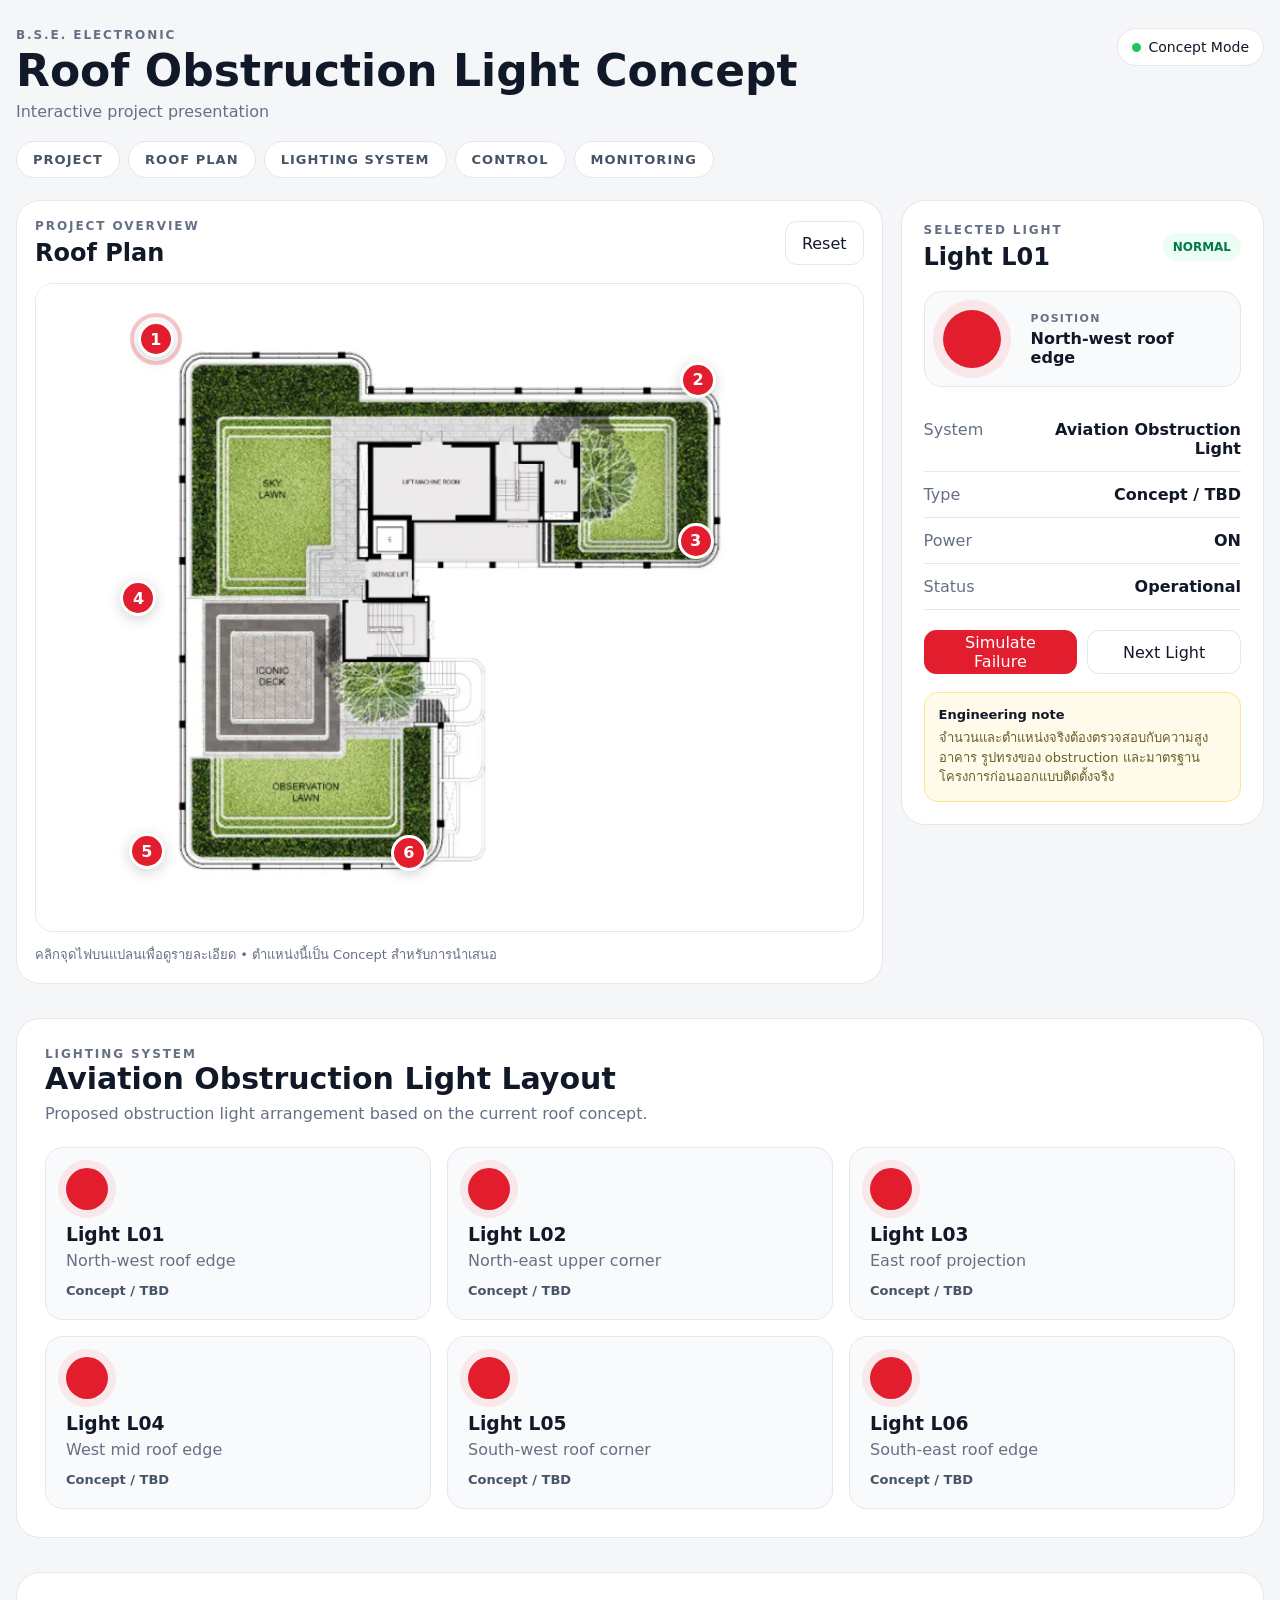
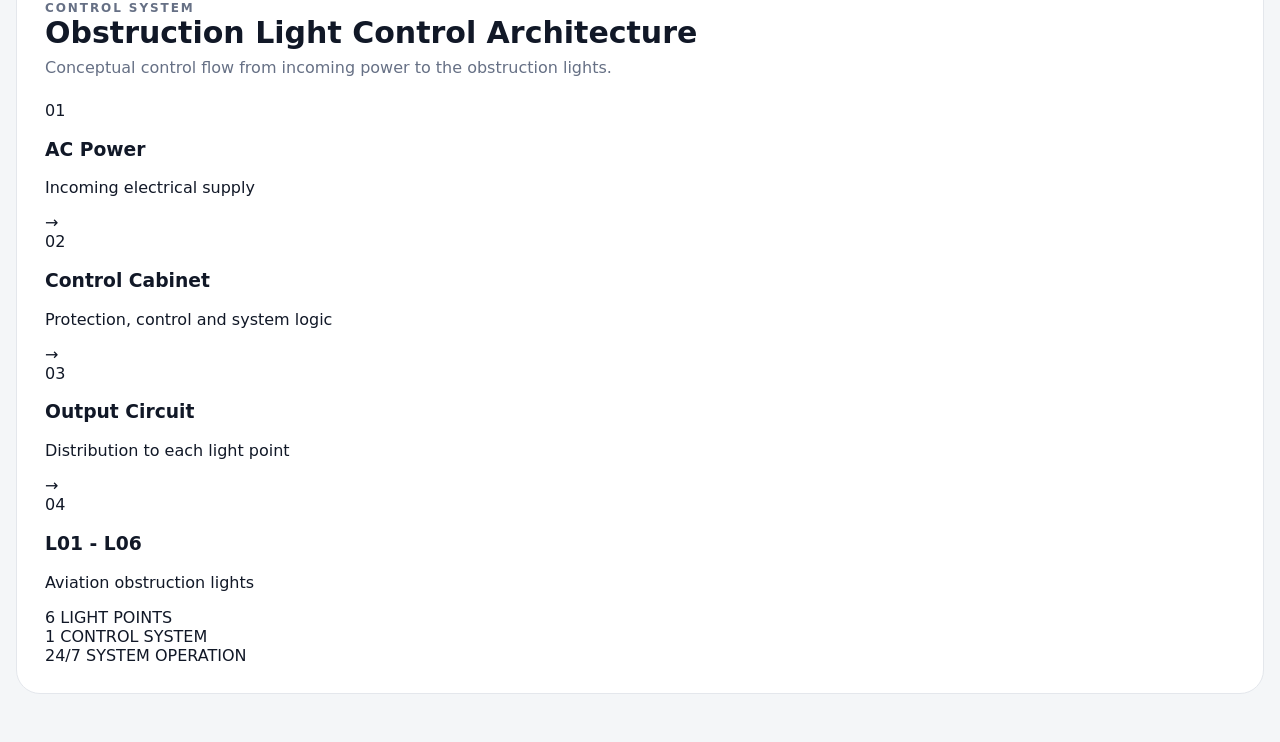
==== index.html @ 3f049a6d "Update index.html" ====
<!doctype html>
<html lang="th">
<head>
  <meta charset="utf-8" />
  <meta name="viewport" content="width=device-width, initial-scale=1" />

  <title>BSE Roof Obstruction Light Concept</title>

  <link rel="stylesheet" href="style.css" />
</head>

<body>

  <main class="app-shell">

    <!-- HEADER -->
    <header class="topbar">

      <div>
        <p class="eyebrow">B.S.E. ELECTRONIC</p>

        <h1>
          Roof Obstruction Light Concept
        </h1>

        <p class="subtitle">
          Interactive project presentation
        </p>
      </div>

      <div class="status-pill">
        <span class="status-dot"></span>
        Concept Mode
      </div>

    </header>


    <!-- NAVIGATION -->
    <nav class="main-nav">

      <a href="#project">PROJECT</a>

      <a href="#roof-plan">
        ROOF PLAN
      </a>

      <a href="#lighting">
        LIGHTING SYSTEM
      </a>

      <a href="#control">
        CONTROL
      </a>

      <a href="#monitoring">
        MONITORING
      </a>

    </nav>


    <!-- ================================= -->
    <!-- ROOF PLAN -->
    <!-- ================================= -->

    <section id="roof-plan" class="layout">


      <!-- LEFT : ROOF PLAN -->

      <section class="plan-panel">

        <div class="panel-heading">

          <div>
            <p class="eyebrow">
              PROJECT OVERVIEW
            </p>

            <h2>
              Roof Plan
            </h2>
          </div>


          <button
            id="resetBtn"
            class="ghost-btn"
            type="button"
          >
            Reset
          </button>

        </div>


        <div
          class="roof-stage"
          id="roofStage"
        >

          <img
            src="assets/roof-plan.png"
            alt="Roof plan with proposed obstruction light positions"
          />


          <!-- LIGHT 01 -->
          <button
            class="hotspot active"
            style="left:14.5%; top:8.5%;"
            data-light="L01"
            aria-label="Light L01"
          >
            1
          </button>


          <!-- LIGHT 02 -->
          <button
            class="hotspot"
            style="left:80.1%; top:14.8%;"
            data-light="L02"
            aria-label="Light L02"
          >
            2
          </button>


          <!-- LIGHT 03 -->
          <button
            class="hotspot"
            style="left:79.8%; top:39.7%;"
            data-light="L03"
            aria-label="Light L03"
          >
            3
          </button>


          <!-- LIGHT 04 -->
          <button
            class="hotspot"
            style="left:12.4%; top:48.6%;"
            data-light="L04"
            aria-label="Light L04"
          >
            4
          </button>


          <!-- LIGHT 05 -->
          <button
            class="hotspot"
            style="left:13.4%; top:87.7%;"
            data-light="L05"
            aria-label="Light L05"
          >
            5
          </button>


          <!-- LIGHT 06 -->
          <button
            class="hotspot"
            style="left:45.1%; top:87.9%;"
            data-light="L06"
            aria-label="Light L06"
          >
            6
          </button>

        </div>


        <div class="hint">
          คลิกจุดไฟบนแปลนเพื่อดูรายละเอียด
          • ตำแหน่งนี้เป็น Concept สำหรับการนำเสนอ
        </div>

      </section>



      <!-- RIGHT : SELECTED LIGHT -->

      <aside class="detail-panel">


        <div class="detail-top">

          <div>

            <p class="eyebrow">
              SELECTED LIGHT
            </p>

            <h2 id="lightName">
              Light L01
            </h2>

          </div>


          <span
            id="lightStatus"
            class="normal-badge"
          >
            NORMAL
          </span>

        </div>



        <div class="light-visual">

          <div
            class="beacon"
            id="beacon"
          >
          </div>


          <div>

            <p class="small-label">
              POSITION
            </p>

            <strong id="positionText">
              North-west roof edge
            </strong>

          </div>

        </div>



        <dl class="spec-list">

          <div>

            <dt>
              System
            </dt>

            <dd>
              Aviation Obstruction Light
            </dd>

          </div>


          <div>

            <dt>
              Type
            </dt>

            <dd id="typeText">
              Concept / TBD
            </dd>

          </div>


          <div>

            <dt>
              Power
            </dt>

            <dd id="powerText">
              ON
            </dd>

          </div>


          <div>

            <dt>
              Status
            </dt>

            <dd id="statusText">
              Operational
            </dd>

          </div>

        </dl>



        <div class="actions">

          <button
            id="toggleBtn"
            class="primary-btn"
            type="button"
          >
            Simulate Failure
          </button>


          <button
            id="nextBtn"
            class="secondary-btn"
            type="button"
          >
            Next Light
          </button>

        </div>



        <div class="note-box">

          <strong>
            Engineering note
          </strong>

          <p>
            จำนวนและตำแหน่งจริงต้องตรวจสอบกับความสูงอาคาร
            รูปทรงของ obstruction
            และมาตรฐานโครงการก่อนออกแบบติดตั้งจริง
          </p>

        </div>


      </aside>

    </section>



    <!-- ================================= -->
    <!-- LIGHTING SYSTEM -->
    <!-- ================================= -->

    <section
      id="lighting"
      class="content-section"
    >


      <div class="section-header">

        <p class="eyebrow">
          LIGHTING SYSTEM
        </p>

        <h2>
          Aviation Obstruction Light Layout
        </h2>

        <p>
          Proposed obstruction light arrangement
          based on the current roof concept.
        </p>

      </div>



      <div class="lighting-grid">


        <!-- L01 -->

        <div class="lighting-card">

          <div class="light-icon red"></div>

          <h3>
            Light L01
          </h3>

          <p>
            North-west roof edge
          </p>

          <span>
            Concept / TBD
          </span>

        </div>



        <!-- L02 -->

        <div class="lighting-card">

          <div class="light-icon red"></div>

          <h3>
            Light L02
          </h3>

          <p>
            North-east upper corner
          </p>

          <span>
            Concept / TBD
          </span>

        </div>



        <!-- L03 -->

        <div class="lighting-card">

          <div class="light-icon red"></div>

          <h3>
            Light L03
          </h3>

          <p>
            East roof projection
          </p>

          <span>
            Concept / TBD
          </span>

        </div>



        <!-- L04 -->

        <div class="lighting-card">

          <div class="light-icon red"></div>

          <h3>
            Light L04
          </h3>

          <p>
            West mid roof edge
          </p>

          <span>
            Concept / TBD
          </span>

        </div>



        <!-- L05 -->

        <div class="lighting-card">

          <div class="light-icon red"></div>

          <h3>
            Light L05
          </h3>

          <p>
            South-west roof corner
          </p>

          <span>
            Concept / TBD
          </span>

        </div>



        <!-- L06 -->

        <div class="lighting-card">

          <div class="light-icon red"></div>

          <h3>
            Light L06
          </h3>

          <p>
            South-east roof edge
          </p>

          <span>
            Concept / TBD
          </span>

        </div>


      </div>

    </section>
<!-- ================================= -->
<!-- CONTROL SYSTEM -->
<!-- ================================= -->

<section id="control" class="content-section">

  <div class="section-header">
    <p class="eyebrow">CONTROL SYSTEM</p>
    <h2>Obstruction Light Control Architecture</h2>
    <p>
      Conceptual control flow from incoming power to the obstruction lights.
    </p>
  </div>

  <div class="control-flow">

    <div class="control-node">
      <span class="node-label">01</span>
      <h3>AC Power</h3>
      <p>Incoming electrical supply</p>
    </div>

    <div class="flow-arrow">→</div>

    <div class="control-node highlight">
      <span class="node-label">02</span>
      <h3>Control Cabinet</h3>
      <p>Protection, control and system logic</p>
    </div>

    <div class="flow-arrow">→</div>

    <div class="control-node">
      <span class="node-label">03</span>
      <h3>Output Circuit</h3>
      <p>Distribution to each light point</p>
    </div>

    <div class="flow-arrow">→</div>

    <div class="control-node">
      <span class="node-label">04</span>
      <h3>L01 - L06</h3>
      <p>Aviation obstruction lights</p>
    </div>

  </div>


  <div class="control-summary">

    <div>
      <span class="summary-number">6</span>
      <span class="summary-text">LIGHT POINTS</span>
    </div>

    <div>
      <span class="summary-number">1</span>
      <span class="summary-text">CONTROL SYSTEM</span>
    </div>

    <div>
      <span class="summary-number">24/7</span>
      <span class="summary-text">SYSTEM OPERATION</span>
    </div>

  </div>

</section>

  </main>


  <script src="script.js"></script>

</body>
</html>
---- style.css ----
* { box-sizing: border-box; }

:root {
  --bg: #f4f6f8;
  --panel: #ffffff;
  --text: #111827;
  --muted: #667085;
  --line: #e4e7ec;
  --red: #e11d2e;
  --red-soft: #fff1f2;
  --dark: #111827;
}

body {
  margin: 0;
  font-family: Inter, ui-sans-serif, system-ui, -apple-system, BlinkMacSystemFont, "Segoe UI", sans-serif;
  background: var(--bg);
  color: var(--text);
}

button { font: inherit; }

.app-shell {
  width: min(1440px, calc(100% - 32px));
  margin: 0 auto;
  padding: 28px 0 48px;
}

.topbar {
  display: flex;
  justify-content: space-between;
  align-items: flex-start;
  gap: 20px;
  margin-bottom: 20px;
}

.eyebrow {
  margin: 0 0 6px;
  font-size: 12px;
  font-weight: 800;
  letter-spacing: .16em;
  color: var(--muted);
}

h1, h2 { margin: 0; }

h1 {
  font-size: clamp(26px, 4vw, 44px);
  line-height: 1.05;
}

.subtitle {
  margin: 8px 0 0;
  color: var(--muted);
}

.status-pill {
  display: inline-flex;
  align-items: center;
  gap: 8px;
  padding: 10px 14px;
  border: 1px solid var(--line);
  border-radius: 999px;
  background: var(--panel);
  font-size: 14px;
  white-space: nowrap;
}

.status-dot {
  width: 9px;
  height: 9px;
  background: #22c55e;
  border-radius: 50%;
}

.layout {
  display: grid;
  grid-template-columns: minmax(0, 1.55fr) minmax(320px, .65fr);
  gap: 18px;
}

.plan-panel,
.detail-panel {
  background: var(--panel);
  border: 1px solid var(--line);
  border-radius: 24px;
}

.plan-panel { padding: 18px; }
.detail-panel { padding: 22px; align-self: start; }

.panel-heading,
.detail-top {
  display: flex;
  align-items: center;
  justify-content: space-between;
  gap: 16px;
  margin-bottom: 16px;
}

.ghost-btn,
.secondary-btn,
.primary-btn {
  min-height: 44px;
  border-radius: 12px;
  border: 1px solid var(--line);
  padding: 0 16px;
  cursor: pointer;
}

.ghost-btn,
.secondary-btn {
  background: #fff;
  color: var(--dark);
}

.primary-btn {
  border-color: var(--red);
  background: var(--red);
  color: #fff;
}

.roof-stage {
  position: relative;
  overflow: hidden;
  border-radius: 18px;
  border: 1px solid var(--line);
  background: #fafafa;
}

.roof-stage img {
  display: block;
  width: 100%;
  height: auto;
}

.hotspot {
  position: absolute;
  width: 36px;
  height: 36px;
  transform: translate(-50%, -50%);
  border: 3px solid #fff;
  border-radius: 50%;
  background: var(--red);
  color: #fff;
  font-weight: 800;
  cursor: pointer;
  box-shadow: 0 3px 14px rgba(0,0,0,.18);
  transition: transform .18s ease, outline .18s ease;
}

.hotspot:hover {
  transform: translate(-50%, -50%) scale(1.08);
}

.hotspot.active {
  outline: 4px solid rgba(225,29,46,.25);
  outline-offset: 4px;
}

.hotspot.failed {
  background: #20242a;
}

.hint {
  margin-top: 12px;
  font-size: 13px;
  color: var(--muted);
}

.normal-badge {
  border-radius: 999px;
  padding: 7px 10px;
  background: #ecfdf3;
  color: #027a48;
  font-size: 12px;
  font-weight: 800;
}

.normal-badge.fault {
  background: #fff1f2;
  color: #b42318;
}

.light-visual {
  display: grid;
  grid-template-columns: 72px 1fr;
  gap: 16px;
  align-items: center;
  padding: 18px;
  margin: 20px 0;
  border-radius: 18px;
  background: #f9fafb;
  border: 1px solid var(--line);
}

.beacon {
  width: 58px;
  height: 58px;
  border-radius: 50%;
  background: var(--red);
  box-shadow: 0 0 0 10px rgba(225,29,46,.09);
}

.beacon.off {
  background: #2f343b;
  box-shadow: none;
}

.small-label {
  margin: 0 0 4px;
  color: var(--muted);
  font-size: 11px;
  font-weight: 800;
  letter-spacing: .12em;
}

.spec-list {
  margin: 0;
}

.spec-list div {
  display: grid;
  grid-template-columns: 110px 1fr;
  gap: 14px;
  padding: 13px 0;
  border-bottom: 1px solid var(--line);
}

.spec-list dt { color: var(--muted); }
.spec-list dd { margin: 0; font-weight: 650; text-align: right; }

.actions {
  display: grid;
  grid-template-columns: 1fr 1fr;
  gap: 10px;
  margin-top: 20px;
}

.note-box {
  margin-top: 18px;
  padding: 14px;
  border-radius: 14px;
  background: #fffbeb;
  border: 1px solid #fde68a;
  font-size: 13px;
}

.note-box p {
  margin: 6px 0 0;
  color: #6b5c26;
  line-height: 1.5;
}

@media (max-width: 900px) {
  .layout { grid-template-columns: 1fr; }
  .detail-panel { position: static; }
}

@media (max-width: 600px) {
  .app-shell { width: min(100% - 20px, 1440px); padding-top: 16px; }
  .topbar { flex-direction: column; }
  .plan-panel, .detail-panel { border-radius: 18px; }
  .hotspot { width: 30px; height: 30px; font-size: 12px; }
  .actions { grid-template-columns: 1fr; }
}

.main-nav {
  display: flex;
  gap: 8px;
  flex-wrap: wrap;
  margin: 18px 0 22px;
}

.main-nav a {
  text-decoration: none;
  color: #475467;
  font-size: 13px;
  font-weight: 800;
  letter-spacing: .08em;
  padding: 10px 16px;
  border-radius: 999px;
  border: 1px solid #e4e7ec;
  background: #fff;
  transition: .2s ease;
}

.main-nav a:hover {
  color: #e11d2e;
  border-color: #e11d2e;
}

html {
  scroll-behavior: smooth;
}

.content-section {
  margin-top: 34px;
  padding: 28px;
  background: #ffffff;
  border: 1px solid #e4e7ec;
  border-radius: 24px;
}

.section-header {
  margin-bottom: 24px;
}

.section-header h2 {
  font-size: 30px;
  margin-bottom: 8px;
}

.section-header p {
  color: #667085;
  margin: 0;
}

.lighting-grid {
  display: grid;
  grid-template-columns: repeat(3, 1fr);
  gap: 16px;
}

.lighting-card {
  padding: 20px;
  border: 1px solid #e4e7ec;
  border-radius: 18px;
  background: #f9fafb;
}

.lighting-card h3 {
  margin: 14px 0 6px;
}

.lighting-card p {
  margin: 0 0 10px;
  color: #667085;
}

.lighting-card span {
  font-size: 13px;
  font-weight: 700;
  color: #475467;
}

.light-icon {
  width: 42px;
  height: 42px;
  border-radius: 50%;
}

.light-icon.red {
  background: #e11d2e;
  box-shadow: 0 0 0 8px rgba(225, 29, 46, .08);
}

@media (max-width: 850px) {
  .lighting-grid {
    grid-template-columns: repeat(2, 1fr);
  }
}

@media (max-width: 520px) {
  .lighting-grid {
    grid-template-columns: 1fr;
  }
}
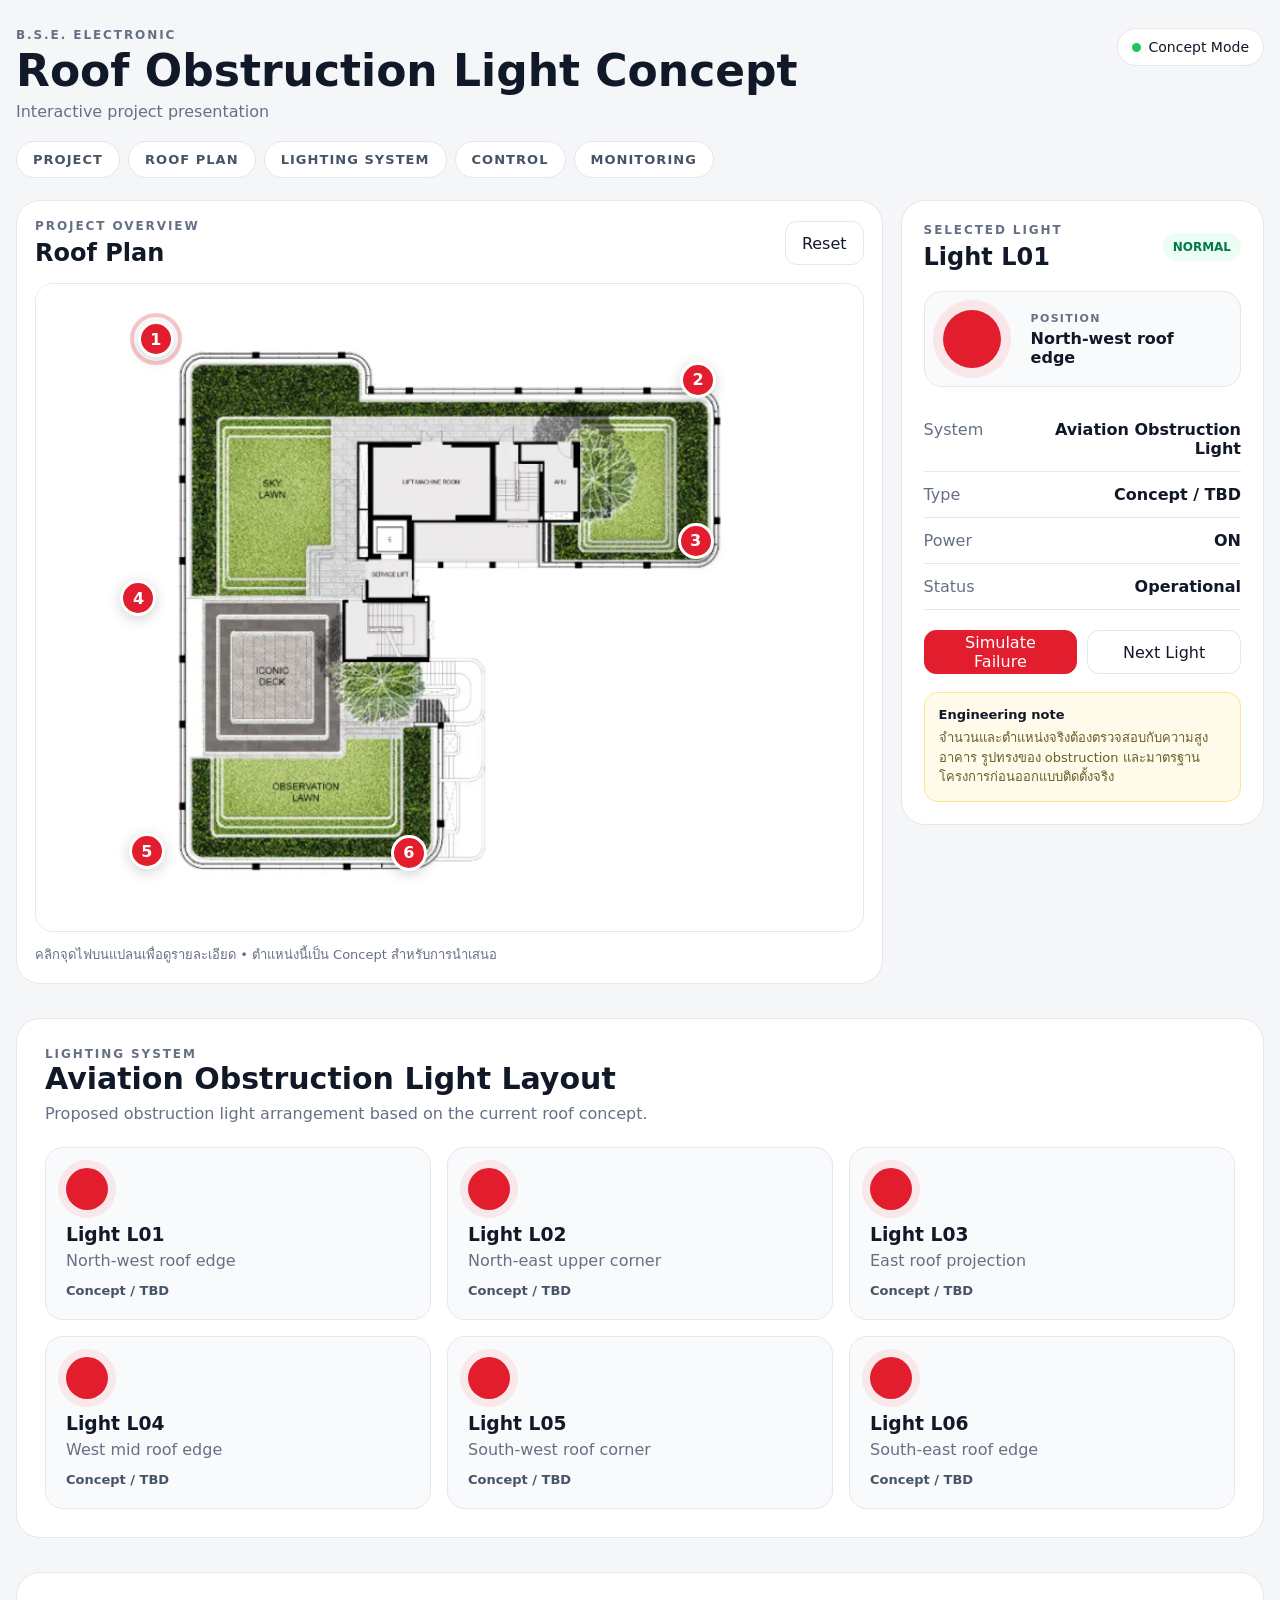
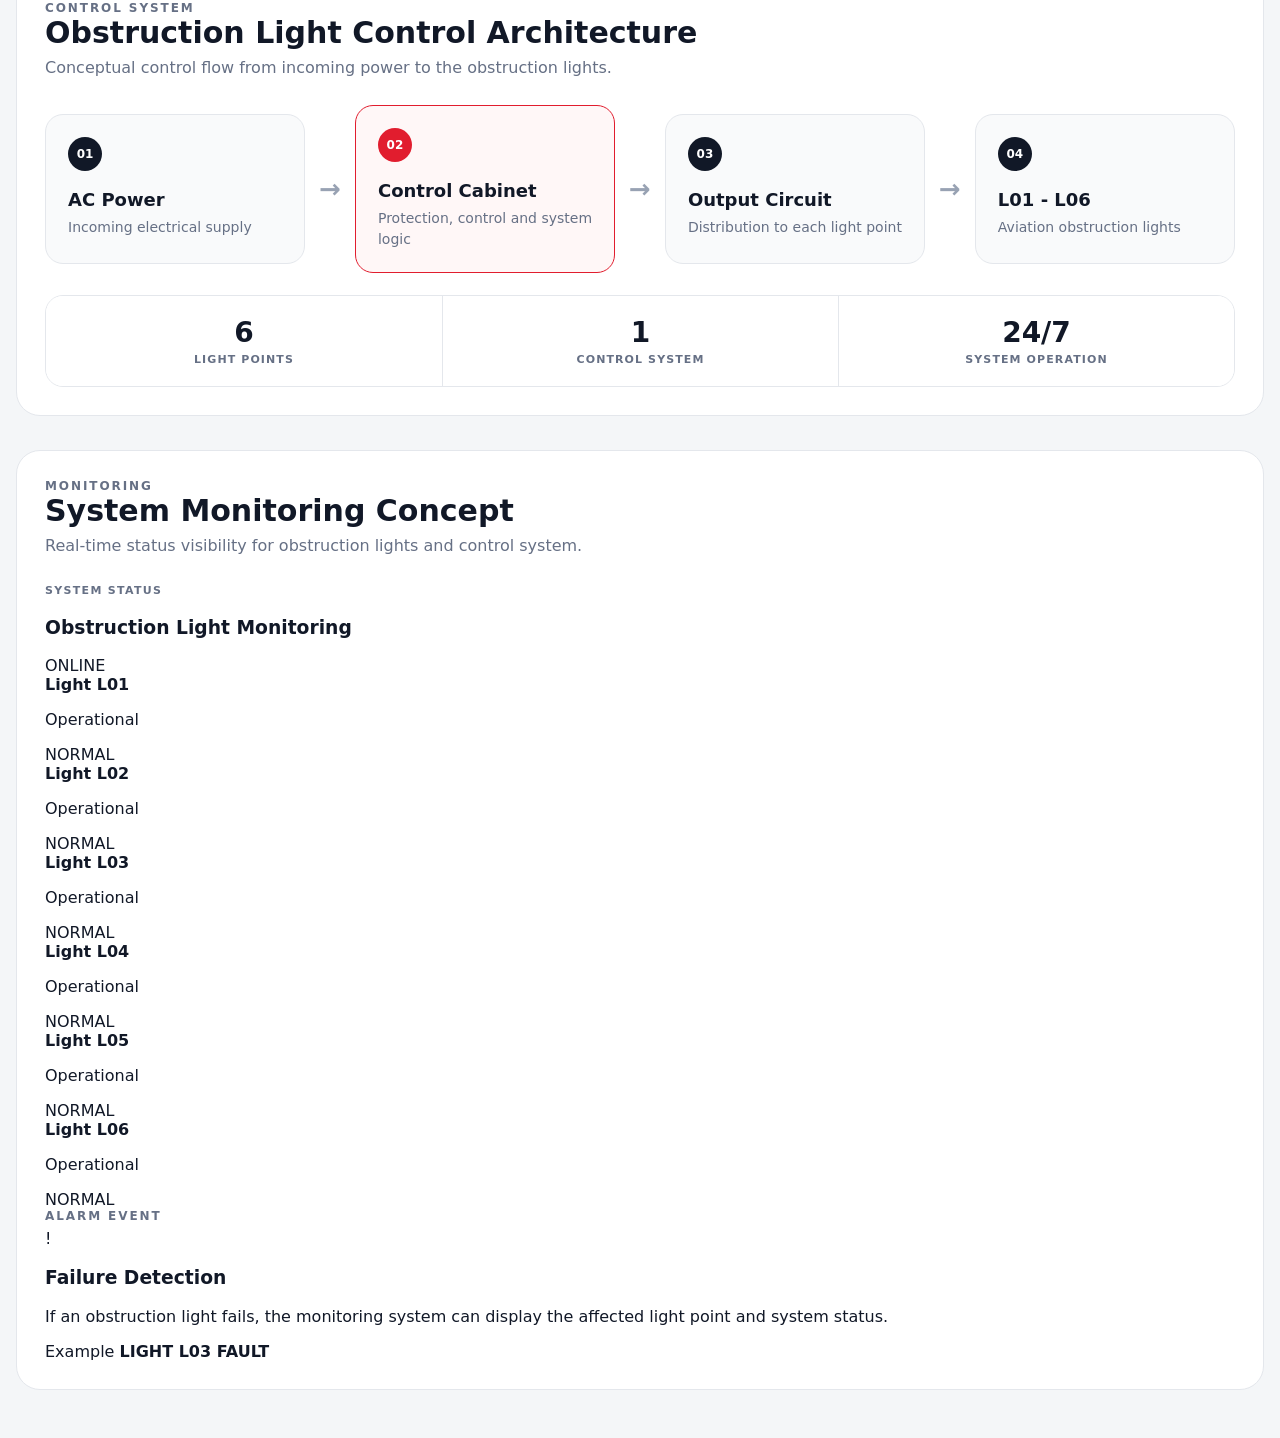
==== commit 21c18468: "Update index.html" ====
--- a/index.html
+++ b/index.html
@@ -576,6 +576,165 @@
 
 </section>
 
+    <!-- ================================= -->
+<!-- MONITORING -->
+<!-- ================================= -->
+
+<section id="monitoring" class="content-section">
+
+  <div class="section-header">
+    <p class="eyebrow">MONITORING</p>
+    <h2>System Monitoring Concept</h2>
+    <p>
+      Real-time status visibility for obstruction lights and control system.
+    </p>
+  </div>
+
+  <div class="monitoring-layout">
+
+    <div class="monitoring-panel">
+
+      <div class="monitoring-header">
+
+        <div>
+          <span class="small-label">SYSTEM STATUS</span>
+          <h3>Obstruction Light Monitoring</h3>
+        </div>
+
+        <span class="monitoring-online">
+          <span></span>
+          ONLINE
+        </span>
+
+      </div>
+
+
+      <div class="monitoring-grid">
+
+        <div class="monitor-card">
+          <span class="monitor-light normal"></span>
+
+          <div>
+            <strong>Light L01</strong>
+            <p>Operational</p>
+          </div>
+
+          <span class="monitor-status normal-text">
+            NORMAL
+          </span>
+        </div>
+
+
+        <div class="monitor-card">
+          <span class="monitor-light normal"></span>
+
+          <div>
+            <strong>Light L02</strong>
+            <p>Operational</p>
+          </div>
+
+          <span class="monitor-status normal-text">
+            NORMAL
+          </span>
+        </div>
+
+
+        <div class="monitor-card">
+          <span class="monitor-light normal"></span>
+
+          <div>
+            <strong>Light L03</strong>
+            <p>Operational</p>
+          </div>
+
+          <span class="monitor-status normal-text">
+            NORMAL
+          </span>
+        </div>
+
+
+        <div class="monitor-card">
+          <span class="monitor-light normal"></span>
+
+          <div>
+            <strong>Light L04</strong>
+            <p>Operational</p>
+          </div>
+
+          <span class="monitor-status normal-text">
+            NORMAL
+          </span>
+        </div>
+
+
+        <div class="monitor-card">
+          <span class="monitor-light normal"></span>
+
+          <div>
+            <strong>Light L05</strong>
+            <p>Operational</p>
+          </div>
+
+          <span class="monitor-status normal-text">
+            NORMAL
+          </span>
+        </div>
+
+
+        <div class="monitor-card">
+          <span class="monitor-light normal"></span>
+
+          <div>
+            <strong>Light L06</strong>
+            <p>Operational</p>
+          </div>
+
+          <span class="monitor-status normal-text">
+            NORMAL
+          </span>
+        </div>
+
+      </div>
+
+    </div>
+
+
+    <div class="alarm-panel">
+
+      <p class="eyebrow">ALARM EVENT</p>
+
+      <div class="alarm-icon">
+        !
+      </div>
+
+      <h3>
+        Failure Detection
+      </h3>
+
+      <p>
+        If an obstruction light fails,
+        the monitoring system can display
+        the affected light point and system status.
+      </p>
+
+      <div class="alarm-example">
+
+        <span>
+          Example
+        </span>
+
+        <strong>
+          LIGHT L03 FAULT
+        </strong>
+
+      </div>
+
+    </div>
+
+  </div>
+
+</section>
+
   </main>
 
 
--- a/style.css
+++ b/style.css
@@ -366,3 +366,138 @@
     grid-template-columns: 1fr;
   }
 }
+/* =================================
+   CONTROL SYSTEM
+================================= */
+
+.control-flow {
+  display: grid;
+  grid-template-columns:
+    minmax(150px, 1fr)
+    auto
+    minmax(150px, 1fr)
+    auto
+    minmax(150px, 1fr)
+    auto
+    minmax(150px, 1fr);
+
+  gap: 14px;
+  align-items: center;
+  margin-top: 28px;
+}
+
+.control-node {
+  min-height: 150px;
+  padding: 22px;
+  border: 1px solid #e4e7ec;
+  border-radius: 18px;
+  background: #f9fafb;
+}
+
+.control-node.highlight {
+  border-color: #e11d2e;
+  background: #fff7f7;
+}
+
+.node-label {
+  display: inline-flex;
+  align-items: center;
+  justify-content: center;
+
+  width: 34px;
+  height: 34px;
+
+  border-radius: 50%;
+  background: #111827;
+  color: #ffffff;
+
+  font-size: 12px;
+  font-weight: 800;
+}
+
+.control-node.highlight .node-label {
+  background: #e11d2e;
+}
+
+.control-node h3 {
+  margin: 18px 0 7px;
+  font-size: 18px;
+}
+
+.control-node p {
+  margin: 0;
+  color: #667085;
+  font-size: 14px;
+  line-height: 1.5;
+}
+
+.flow-arrow {
+  font-size: 26px;
+  font-weight: 700;
+  color: #98a2b3;
+}
+
+.control-summary {
+  display: grid;
+  grid-template-columns: repeat(3, 1fr);
+
+  margin-top: 22px;
+
+  border: 1px solid #e4e7ec;
+  border-radius: 18px;
+
+  overflow: hidden;
+}
+
+.control-summary > div {
+  padding: 20px;
+  text-align: center;
+  background: #ffffff;
+}
+
+.control-summary > div + div {
+  border-left: 1px solid #e4e7ec;
+}
+
+.summary-number {
+  display: block;
+  font-size: 28px;
+  font-weight: 800;
+  color: #111827;
+}
+
+.summary-text {
+  display: block;
+  margin-top: 4px;
+
+  color: #667085;
+  font-size: 11px;
+  font-weight: 800;
+  letter-spacing: .1em;
+}
+
+@media (max-width: 900px) {
+
+  .control-flow {
+    grid-template-columns: 1fr;
+  }
+
+  .flow-arrow {
+    text-align: center;
+    transform: rotate(90deg);
+  }
+
+}
+
+@media (max-width: 600px) {
+
+  .control-summary {
+    grid-template-columns: 1fr;
+  }
+
+  .control-summary > div + div {
+    border-left: 0;
+    border-top: 1px solid #e4e7ec;
+  }
+
+}
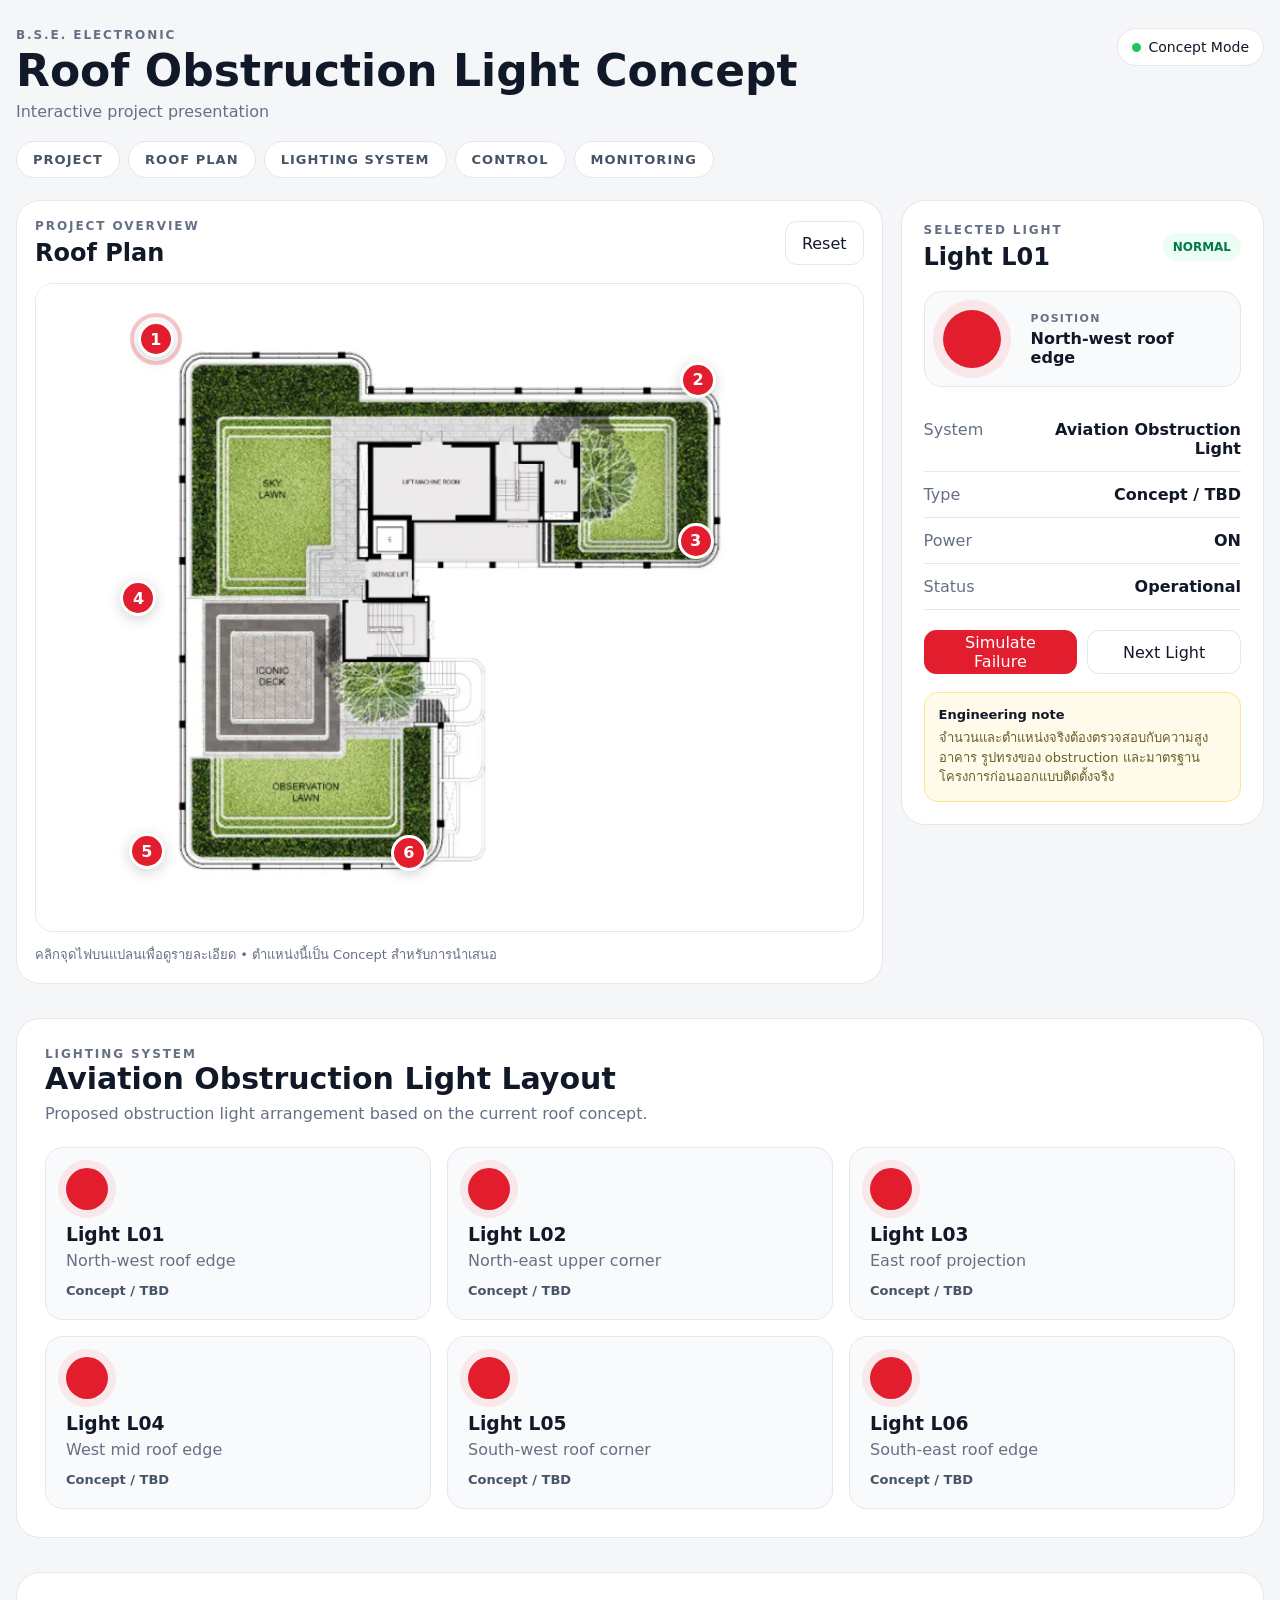
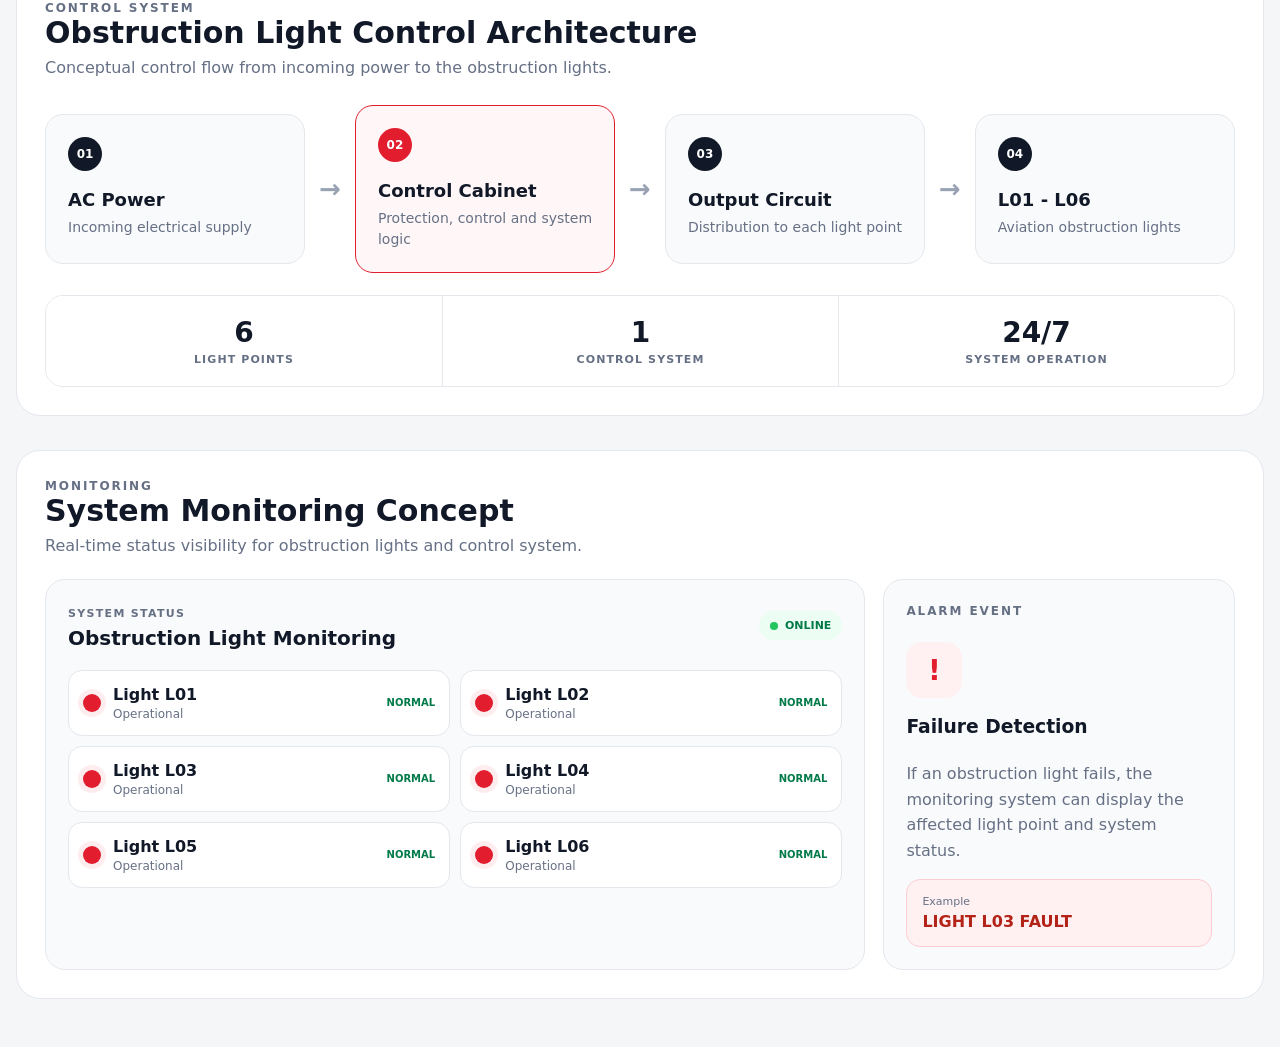
==== commit cc4141b3: "Update index.html" ====
--- a/index.html
+++ b/index.html
@@ -611,7 +611,7 @@
 
       <div class="monitoring-grid">
 
-        <div class="monitor-card">
+        <div class="monitor-card" data-light="L01">
           <span class="monitor-light normal"></span>
 
           <div>
@@ -625,7 +625,7 @@
         </div>
 
 
-        <div class="monitor-card">
+        <div class="monitor-card" data-light="L02">
           <span class="monitor-light normal"></span>
 
           <div>
@@ -639,7 +639,7 @@
         </div>
 
 
-        <div class="monitor-card">
+        <div class="monitor-card" data-light="L03">
           <span class="monitor-light normal"></span>
 
           <div>
@@ -653,7 +653,7 @@
         </div>
 
 
-        <div class="monitor-card">
+        <div class="monitor-card" data-light="L04">
           <span class="monitor-light normal"></span>
 
           <div>
@@ -667,7 +667,7 @@
         </div>
 
 
-        <div class="monitor-card">
+        <div class="monitor-card" data-light="L05">
           <span class="monitor-light normal"></span>
 
           <div>
@@ -681,7 +681,7 @@
         </div>
 
 
-        <div class="monitor-card">
+        <div class="monitor-card" data-light="L06">
           <span class="monitor-light normal"></span>
 
           <div>
--- a/style.css
+++ b/style.css
@@ -501,3 +501,179 @@
   }
 
 }
+/* =================================
+   MONITORING
+================================= */
+
+.monitoring-layout {
+  display: grid;
+  grid-template-columns: minmax(0, 1.4fr) minmax(280px, .6fr);
+  gap: 18px;
+  margin-top: 24px;
+}
+
+.monitoring-panel,
+.alarm-panel {
+  border: 1px solid #e4e7ec;
+  border-radius: 20px;
+  background: #f9fafb;
+  padding: 22px;
+}
+
+.monitoring-header {
+  display: flex;
+  align-items: center;
+  justify-content: space-between;
+  gap: 16px;
+  margin-bottom: 20px;
+}
+
+.monitoring-header h3 {
+  margin: 5px 0 0;
+  font-size: 20px;
+}
+
+.monitoring-online {
+  display: inline-flex;
+  align-items: center;
+  gap: 7px;
+
+  padding: 8px 11px;
+
+  border-radius: 999px;
+
+  background: #ecfdf3;
+  color: #027a48;
+
+  font-size: 11px;
+  font-weight: 800;
+}
+
+.monitoring-online span {
+  width: 8px;
+  height: 8px;
+
+  background: #22c55e;
+  border-radius: 50%;
+}
+
+.monitoring-grid {
+  display: grid;
+  grid-template-columns: repeat(2, 1fr);
+  gap: 10px;
+}
+
+.monitor-card {
+  display: grid;
+  grid-template-columns: auto 1fr auto;
+  gap: 12px;
+  align-items: center;
+
+  padding: 14px;
+
+  border: 1px solid #e4e7ec;
+  border-radius: 14px;
+
+  background: #ffffff;
+}
+
+.monitor-card p {
+  margin: 3px 0 0;
+  font-size: 12px;
+  color: #667085;
+}
+
+.monitor-light {
+  width: 18px;
+  height: 18px;
+  border-radius: 50%;
+}
+
+.monitor-light.normal {
+  background: #e11d2e;
+
+  box-shadow:
+    0 0 0 5px rgba(225,29,46,.08);
+}
+
+.monitor-status {
+  font-size: 10px;
+  font-weight: 800;
+}
+
+.normal-text {
+  color: #027a48;
+}
+
+.alarm-panel {
+  display: flex;
+  flex-direction: column;
+}
+
+.alarm-icon {
+  display: flex;
+  align-items: center;
+  justify-content: center;
+
+  width: 56px;
+  height: 56px;
+
+  margin-top: 15px;
+
+  border-radius: 16px;
+
+  background: #fff1f2;
+  color: #e11d2e;
+
+  font-size: 28px;
+  font-weight: 900;
+}
+
+.alarm-panel h3 {
+  margin: 18px 0 8px;
+}
+
+.alarm-panel > p {
+  color: #667085;
+  line-height: 1.6;
+}
+
+.alarm-example {
+  margin-top: auto;
+  padding: 15px;
+
+  border: 1px solid #fecdd3;
+  border-radius: 14px;
+
+  background: #fff1f2;
+}
+
+.alarm-example span {
+  display: block;
+
+  margin-bottom: 4px;
+
+  color: #667085;
+
+  font-size: 11px;
+}
+
+.alarm-example strong {
+  color: #b42318;
+}
+
+@media (max-width: 850px) {
+
+  .monitoring-layout {
+    grid-template-columns: 1fr;
+  }
+
+}
+
+@media (max-width: 600px) {
+
+  .monitoring-grid {
+    grid-template-columns: 1fr;
+  }
+
+}
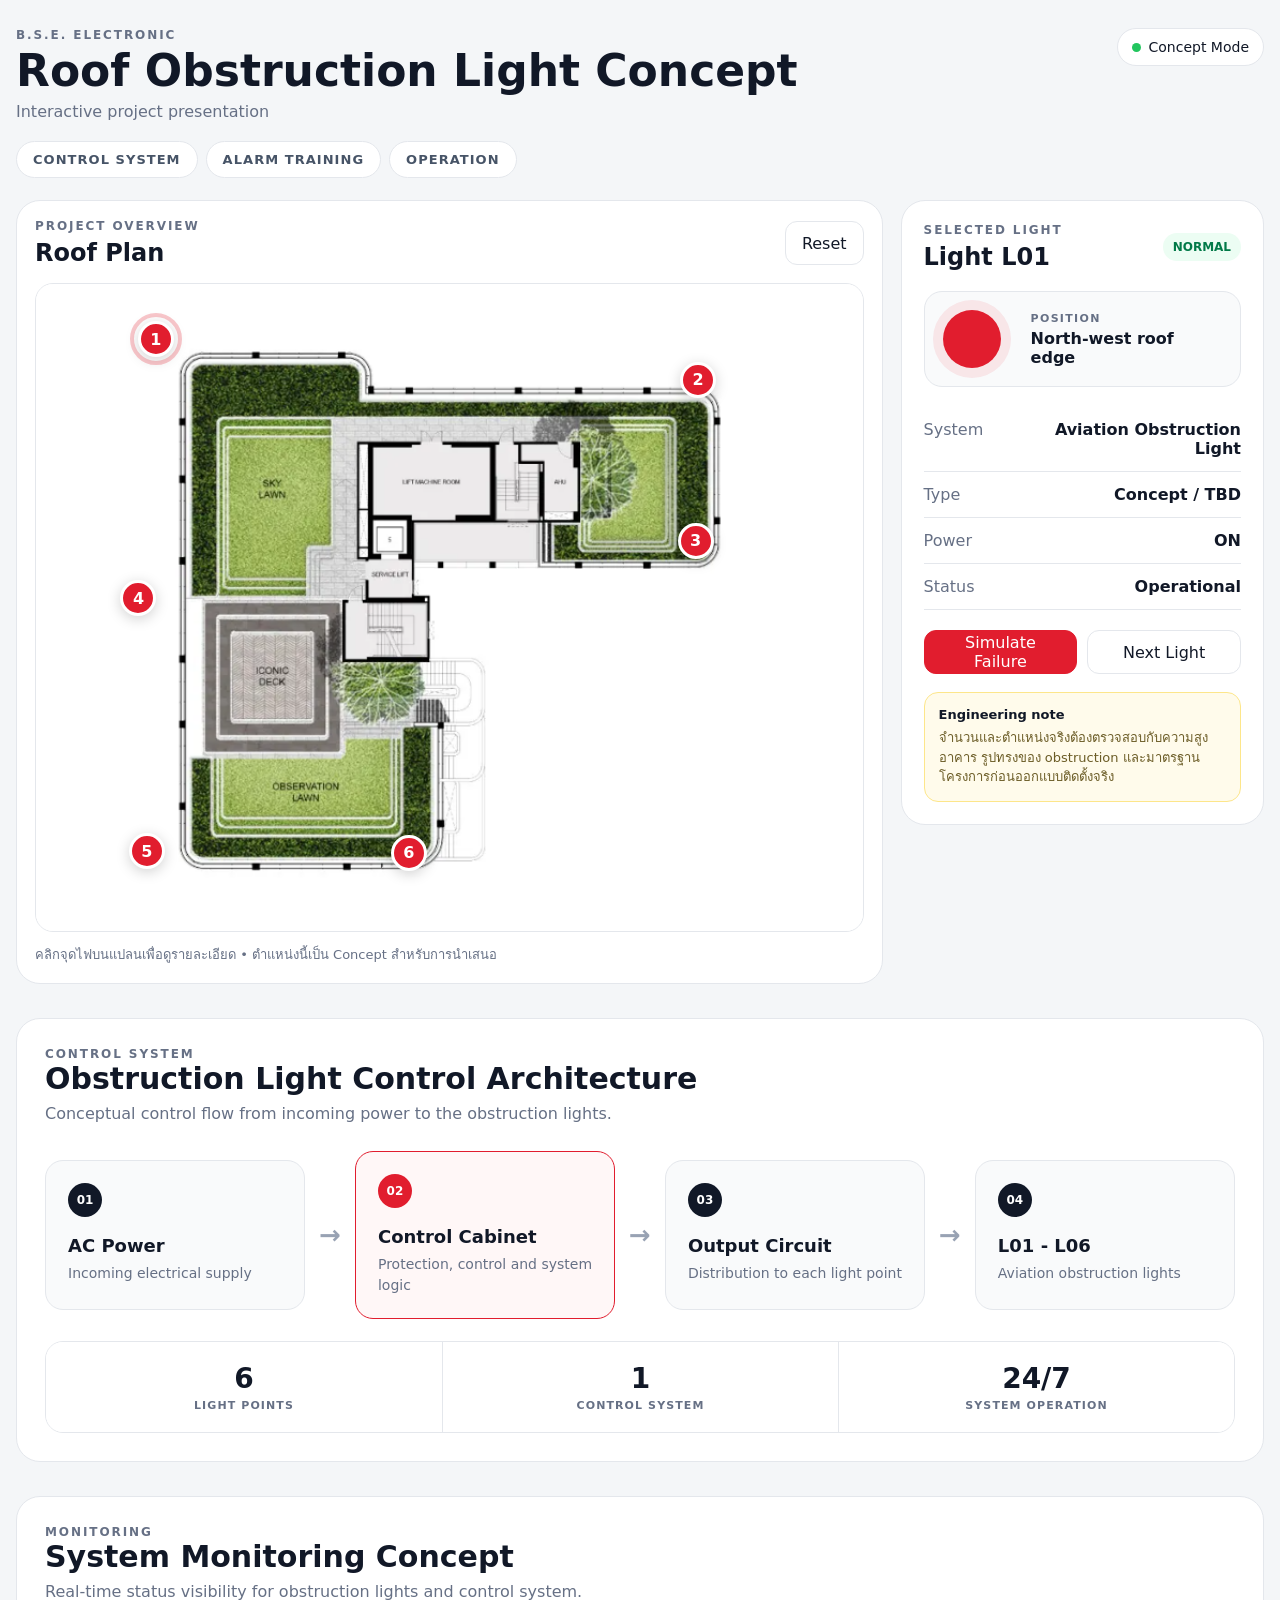
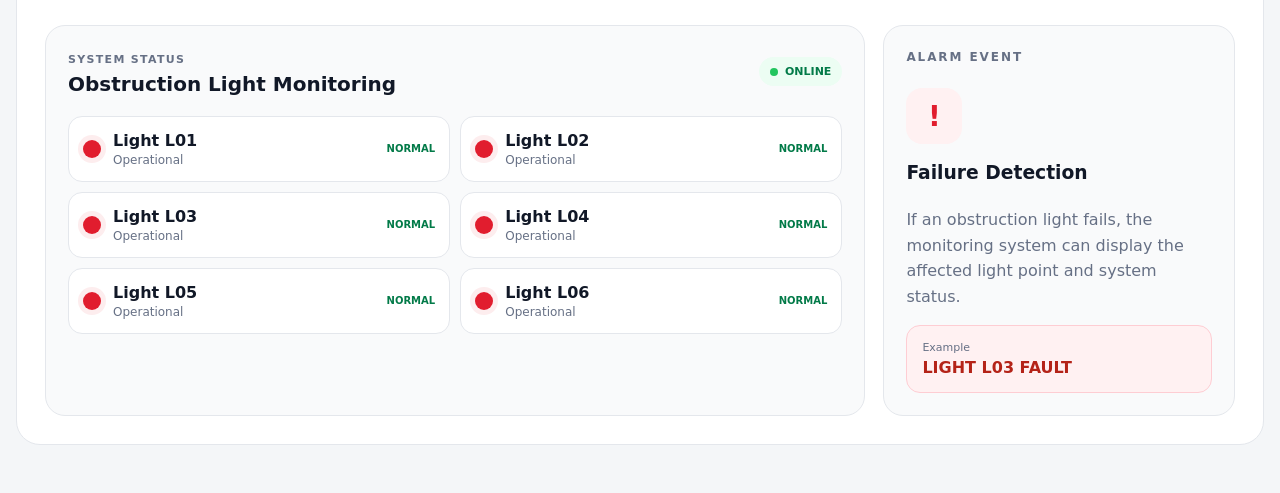
==== commit 83ef7dbe: "Update index.html" ====
--- a/index.html
+++ b/index.html
@@ -39,23 +39,9 @@
     <!-- NAVIGATION -->
     <nav class="main-nav">
 
-      <a href="#project">PROJECT</a>
-
-      <a href="#roof-plan">
-        ROOF PLAN
-      </a>
-
-      <a href="#lighting">
-        LIGHTING SYSTEM
-      </a>
-
-      <a href="#control">
-        CONTROL
-      </a>
-
-      <a href="#monitoring">
-        MONITORING
-      </a>
+     <a href="#control">CONTROL SYSTEM</a>
+<a href="#alarm">ALARM TRAINING</a>
+<a href="#operation">OPERATION</a>
 
     </nav>
 
@@ -338,174 +324,6 @@
 
     </section>
 
-
-
-    <!-- ================================= -->
-    <!-- LIGHTING SYSTEM -->
-    <!-- ================================= -->
-
-    <section
-      id="lighting"
-      class="content-section"
-    >
-
-
-      <div class="section-header">
-
-        <p class="eyebrow">
-          LIGHTING SYSTEM
-        </p>
-
-        <h2>
-          Aviation Obstruction Light Layout
-        </h2>
-
-        <p>
-          Proposed obstruction light arrangement
-          based on the current roof concept.
-        </p>
-
-      </div>
-
-
-
-      <div class="lighting-grid">
-
-
-        <!-- L01 -->
-
-        <div class="lighting-card">
-
-          <div class="light-icon red"></div>
-
-          <h3>
-            Light L01
-          </h3>
-
-          <p>
-            North-west roof edge
-          </p>
-
-          <span>
-            Concept / TBD
-          </span>
-
-        </div>
-
-
-
-        <!-- L02 -->
-
-        <div class="lighting-card">
-
-          <div class="light-icon red"></div>
-
-          <h3>
-            Light L02
-          </h3>
-
-          <p>
-            North-east upper corner
-          </p>
-
-          <span>
-            Concept / TBD
-          </span>
-
-        </div>
-
-
-
-        <!-- L03 -->
-
-        <div class="lighting-card">
-
-          <div class="light-icon red"></div>
-
-          <h3>
-            Light L03
-          </h3>
-
-          <p>
-            East roof projection
-          </p>
-
-          <span>
-            Concept / TBD
-          </span>
-
-        </div>
-
-
-
-        <!-- L04 -->
-
-        <div class="lighting-card">
-
-          <div class="light-icon red"></div>
-
-          <h3>
-            Light L04
-          </h3>
-
-          <p>
-            West mid roof edge
-          </p>
-
-          <span>
-            Concept / TBD
-          </span>
-
-        </div>
-
-
-
-        <!-- L05 -->
-
-        <div class="lighting-card">
-
-          <div class="light-icon red"></div>
-
-          <h3>
-            Light L05
-          </h3>
-
-          <p>
-            South-west roof corner
-          </p>
-
-          <span>
-            Concept / TBD
-          </span>
-
-        </div>
-
-
-
-        <!-- L06 -->
-
-        <div class="lighting-card">
-
-          <div class="light-icon red"></div>
-
-          <h3>
-            Light L06
-          </h3>
-
-          <p>
-            South-east roof edge
-          </p>
-
-          <span>
-            Concept / TBD
-          </span>
-
-        </div>
-
-
-      </div>
-
-    </section>
 <!-- ================================= -->
 <!-- CONTROL SYSTEM -->
 <!-- ================================= -->
--- a/style.css
+++ b/style.css
@@ -677,3 +677,18 @@
   }
 
 }
+/* FAILURE STATE */
+
+.monitor-light.fault-light {
+  background: #20242a;
+  box-shadow: 0 0 0 5px rgba(32, 36, 42, .08);
+}
+
+.fault-text {
+  color: #b42318;
+}
+
+.monitor-card.fault-card {
+  border-color: #fda4af;
+  background: #fff7f7;
+}
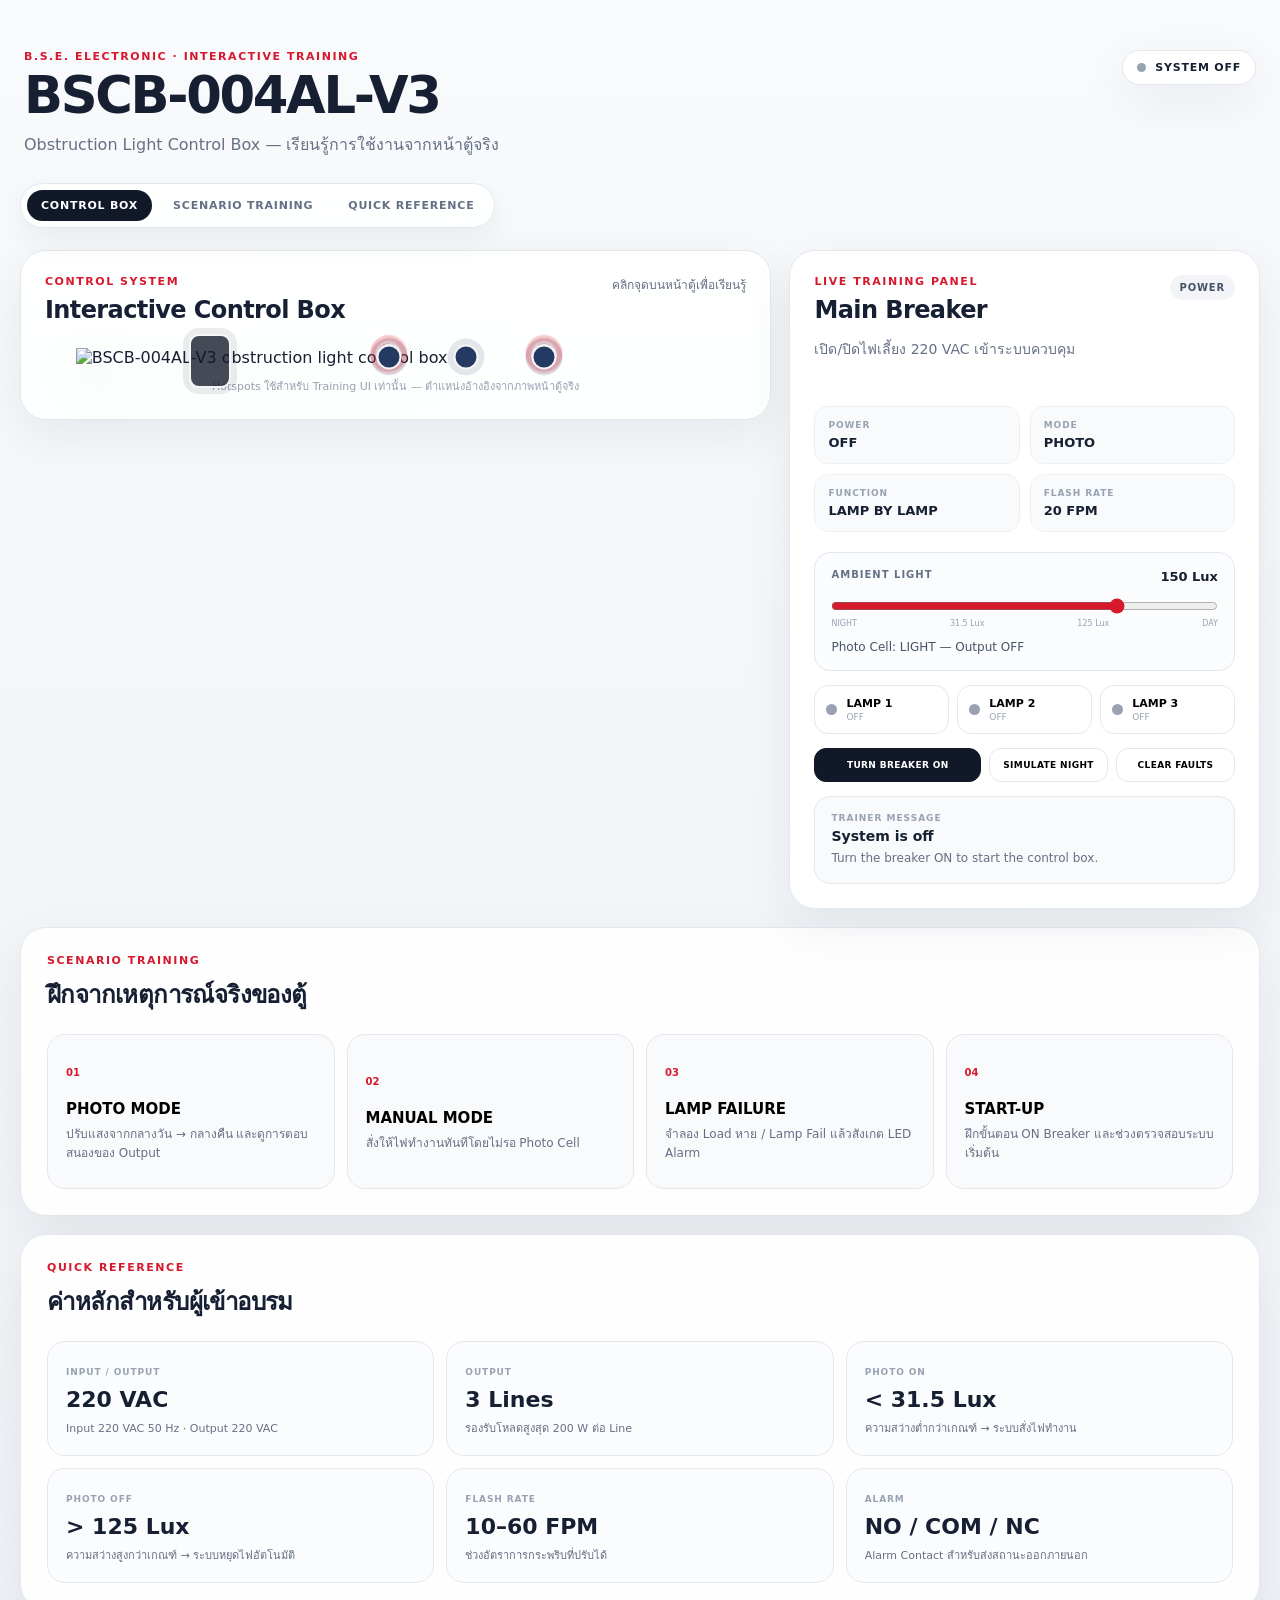
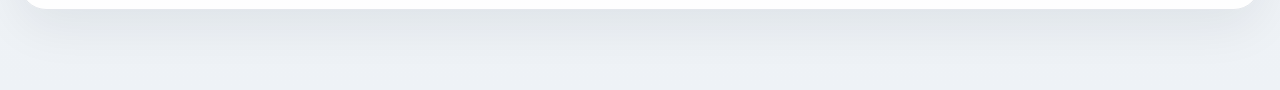
==== commit bdbb1726: "Add files via upload" ====
--- a/index.html
+++ b/index.html
@@ -3,560 +3,137 @@
 <head>
   <meta charset="utf-8" />
   <meta name="viewport" content="width=device-width, initial-scale=1" />
-
-  <title>BSE Roof Obstruction Light Concept</title>
-
+  <title>BSE Control Box Training — BSCB-004AL-V3</title>
   <link rel="stylesheet" href="style.css" />
 </head>
+<body>
+  <main class="shell">
+    <header class="hero">
+      <div>
+        <p class="eyebrow">B.S.E. ELECTRONIC · INTERACTIVE TRAINING</p>
+        <h1>BSCB-004AL-V3</h1>
+        <p class="hero-copy">Obstruction Light Control Box — เรียนรู้การใช้งานจากหน้าตู้จริง</p>
+      </div>
+      <div id="systemBadge" class="system-badge offline"><span></span><b>SYSTEM OFF</b></div>
+    </header>
 
-<body>
+    <nav class="tabs" aria-label="Training sections">
+      <button class="tab active" data-scroll="cabinet">CONTROL BOX</button>
+      <button class="tab" data-scroll="scenario">SCENARIO TRAINING</button>
+      <button class="tab" data-scroll="reference">QUICK REFERENCE</button>
+    </nav>
 
-  <main class="app-shell">
+    <section id="cabinet" class="training-layout">
+      <article class="cabinet-card">
+        <div class="section-title-row">
+          <div>
+            <p class="eyebrow">CONTROL SYSTEM</p>
+            <h2>Interactive Control Box</h2>
+          </div>
+          <span class="microcopy">คลิกจุดบนหน้าตู้เพื่อเรียนรู้</span>
+        </div>
 
-    <!-- HEADER -->
-    <header class="topbar">
+        <div class="cabinet-stage">
+          <img src="assets/control-box.png" alt="BSCB-004AL-V3 obstruction light control box" />
 
-      <div>
-        <p class="eyebrow">B.S.E. ELECTRONIC</p>
+          <button class="hotspot" style="left:48.9%;top:28.6%" data-component="powerLed" aria-label="POWER LED"></button>
+          <button class="hotspot" style="left:48.8%;top:34.9%" data-component="photoLed" aria-label="PHOTO ON LED"></button>
+          <button class="hotspot" style="left:48.9%;top:41.4%" data-component="modeLed" aria-label="PHOTO MANUAL LED"></button>
+          <button class="hotspot" style="left:73.2%;top:28.5%" data-component="lamp1" aria-label="LAMP 1 LED"></button>
+          <button class="hotspot" style="left:73.2%;top:35.0%" data-component="lamp2" aria-label="LAMP 2 LED"></button>
+          <button class="hotspot" style="left:73.2%;top:41.4%" data-component="lamp3" aria-label="LAMP 3 LED"></button>
+          <button class="hotspot control" style="left:49.0%;top:49.5%" data-action="mode" aria-label="SET MODE"></button>
+          <button class="hotspot control" style="left:61.0%;top:49.5%" data-action="function" aria-label="SET FUNCTION"></button>
+          <button class="hotspot control" style="left:73.1%;top:49.5%" data-action="flash" aria-label="SET SPEED FLASH"></button>
+          <button class="hotspot breaker" style="left:21.0%;top:70.0%" data-action="breaker" aria-label="Main breaker"></button>
+        </div>
 
-        <h1>
-          Roof Obstruction Light Concept
-        </h1>
+        <div class="cabinet-caption">Hotspots ใช้สำหรับ Training UI เท่านั้น — ตำแหน่งอ้างอิงจากภาพหน้าตู้จริง</div>
+      </article>
 
-        <p class="subtitle">
-          Interactive project presentation
-        </p>
+      <aside class="console-card">
+        <div class="console-head">
+          <div>
+            <p class="eyebrow">LIVE TRAINING PANEL</p>
+            <h2 id="componentTitle">Main Breaker</h2>
+          </div>
+          <span id="componentTag" class="tag">POWER</span>
+        </div>
+
+        <p id="componentDescription" class="component-description">เปิด/ปิดไฟเลี้ยง 220 VAC เข้าระบบควบคุม</p>
+
+        <div class="status-grid">
+          <div><span>POWER</span><strong id="powerState">OFF</strong></div>
+          <div><span>MODE</span><strong id="modeState">PHOTO</strong></div>
+          <div><span>FUNCTION</span><strong id="functionState">LAMP BY LAMP</strong></div>
+          <div><span>FLASH RATE</span><strong id="flashState">20 FPM</strong></div>
+        </div>
+
+        <div class="control-block">
+          <div class="control-label-row"><label for="luxSlider">AMBIENT LIGHT</label><strong id="luxValue">150 Lux</strong></div>
+          <input id="luxSlider" type="range" min="0" max="200" value="150" step="1" />
+          <div class="scale"><span>NIGHT</span><span>31.5 Lux</span><span>125 Lux</span><span>DAY</span></div>
+          <p id="photoLogic" class="logic-note">Photo Cell: LIGHT — Output waiting for system power</p>
+        </div>
+
+        <div class="lamp-grid">
+          <button class="lamp-channel" data-lamp="1"><span class="lamp-dot"></span><div><b>LAMP 1</b><small>Normal</small></div></button>
+          <button class="lamp-channel" data-lamp="2"><span class="lamp-dot"></span><div><b>LAMP 2</b><small>Normal</small></div></button>
+          <button class="lamp-channel" data-lamp="3"><span class="lamp-dot"></span><div><b>LAMP 3</b><small>Normal</small></div></button>
+        </div>
+
+        <div class="action-grid">
+          <button id="breakerBtn" class="primary">TURN BREAKER ON</button>
+          <button id="nightBtn">SIMULATE NIGHT</button>
+          <button id="clearBtn">CLEAR FAULTS</button>
+        </div>
+
+        <div id="messageBox" class="message-box neutral">
+          <span class="message-kicker">TRAINER MESSAGE</span>
+          <strong id="messageTitle">System is off</strong>
+          <p id="messageText">Turn the breaker ON to start the control box.</p>
+        </div>
+      </aside>
+    </section>
+
+    <section id="scenario" class="content-card">
+      <div class="section-title-row">
+        <div>
+          <p class="eyebrow">SCENARIO TRAINING</p>
+          <h2>ฝึกจากเหตุการณ์จริงของตู้</h2>
+        </div>
       </div>
 
-      <div class="status-pill">
-        <span class="status-dot"></span>
-        Concept Mode
+      <div class="scenario-grid">
+        <button class="scenario-card" data-scenario="photo">
+          <span>01</span><h3>PHOTO MODE</h3><p>ปรับแสงจากกลางวัน → กลางคืน และดูการตอบสนองของ Output</p>
+        </button>
+        <button class="scenario-card" data-scenario="manual">
+          <span>02</span><h3>MANUAL MODE</h3><p>สั่งให้ไฟทำงานทันทีโดยไม่รอ Photo Cell</p>
+        </button>
+        <button class="scenario-card" data-scenario="failure">
+          <span>03</span><h3>LAMP FAILURE</h3><p>จำลอง Load หาย / Lamp Fail แล้วสังเกต LED Alarm</p>
+        </button>
+        <button class="scenario-card" data-scenario="startup">
+          <span>04</span><h3>START-UP</h3><p>ฝึกขั้นตอน ON Breaker และช่วงตรวจสอบระบบเริ่มต้น</p>
+        </button>
       </div>
-
-    </header>
-
-
-    <!-- NAVIGATION -->
-    <nav class="main-nav">
-
-     <a href="#control">CONTROL SYSTEM</a>
-<a href="#alarm">ALARM TRAINING</a>
-<a href="#operation">OPERATION</a>
-
-    </nav>
-
-
-    <!-- ================================= -->
-    <!-- ROOF PLAN -->
-    <!-- ================================= -->
-
-    <section id="roof-plan" class="layout">
-
-
-      <!-- LEFT : ROOF PLAN -->
-
-      <section class="plan-panel">
-
-        <div class="panel-heading">
-
-          <div>
-            <p class="eyebrow">
-              PROJECT OVERVIEW
-            </p>
-
-            <h2>
-              Roof Plan
-            </h2>
-          </div>
-
-
-          <button
-            id="resetBtn"
-            class="ghost-btn"
-            type="button"
-          >
-            Reset
-          </button>
-
-        </div>
-
-
-        <div
-          class="roof-stage"
-          id="roofStage"
-        >
-
-          <img
-            src="assets/roof-plan.png"
-            alt="Roof plan with proposed obstruction light positions"
-          />
-
-
-          <!-- LIGHT 01 -->
-          <button
-            class="hotspot active"
-            style="left:14.5%; top:8.5%;"
-            data-light="L01"
-            aria-label="Light L01"
-          >
-            1
-          </button>
-
-
-          <!-- LIGHT 02 -->
-          <button
-            class="hotspot"
-            style="left:80.1%; top:14.8%;"
-            data-light="L02"
-            aria-label="Light L02"
-          >
-            2
-          </button>
-
-
-          <!-- LIGHT 03 -->
-          <button
-            class="hotspot"
-            style="left:79.8%; top:39.7%;"
-            data-light="L03"
-            aria-label="Light L03"
-          >
-            3
-          </button>
-
-
-          <!-- LIGHT 04 -->
-          <button
-            class="hotspot"
-            style="left:12.4%; top:48.6%;"
-            data-light="L04"
-            aria-label="Light L04"
-          >
-            4
-          </button>
-
-
-          <!-- LIGHT 05 -->
-          <button
-            class="hotspot"
-            style="left:13.4%; top:87.7%;"
-            data-light="L05"
-            aria-label="Light L05"
-          >
-            5
-          </button>
-
-
-          <!-- LIGHT 06 -->
-          <button
-            class="hotspot"
-            style="left:45.1%; top:87.9%;"
-            data-light="L06"
-            aria-label="Light L06"
-          >
-            6
-          </button>
-
-        </div>
-
-
-        <div class="hint">
-          คลิกจุดไฟบนแปลนเพื่อดูรายละเอียด
-          • ตำแหน่งนี้เป็น Concept สำหรับการนำเสนอ
-        </div>
-
-      </section>
-
-
-
-      <!-- RIGHT : SELECTED LIGHT -->
-
-      <aside class="detail-panel">
-
-
-        <div class="detail-top">
-
-          <div>
-
-            <p class="eyebrow">
-              SELECTED LIGHT
-            </p>
-
-            <h2 id="lightName">
-              Light L01
-            </h2>
-
-          </div>
-
-
-          <span
-            id="lightStatus"
-            class="normal-badge"
-          >
-            NORMAL
-          </span>
-
-        </div>
-
-
-
-        <div class="light-visual">
-
-          <div
-            class="beacon"
-            id="beacon"
-          >
-          </div>
-
-
-          <div>
-
-            <p class="small-label">
-              POSITION
-            </p>
-
-            <strong id="positionText">
-              North-west roof edge
-            </strong>
-
-          </div>
-
-        </div>
-
-
-
-        <dl class="spec-list">
-
-          <div>
-
-            <dt>
-              System
-            </dt>
-
-            <dd>
-              Aviation Obstruction Light
-            </dd>
-
-          </div>
-
-
-          <div>
-
-            <dt>
-              Type
-            </dt>
-
-            <dd id="typeText">
-              Concept / TBD
-            </dd>
-
-          </div>
-
-
-          <div>
-
-            <dt>
-              Power
-            </dt>
-
-            <dd id="powerText">
-              ON
-            </dd>
-
-          </div>
-
-
-          <div>
-
-            <dt>
-              Status
-            </dt>
-
-            <dd id="statusText">
-              Operational
-            </dd>
-
-          </div>
-
-        </dl>
-
-
-
-        <div class="actions">
-
-          <button
-            id="toggleBtn"
-            class="primary-btn"
-            type="button"
-          >
-            Simulate Failure
-          </button>
-
-
-          <button
-            id="nextBtn"
-            class="secondary-btn"
-            type="button"
-          >
-            Next Light
-          </button>
-
-        </div>
-
-
-
-        <div class="note-box">
-
-          <strong>
-            Engineering note
-          </strong>
-
-          <p>
-            จำนวนและตำแหน่งจริงต้องตรวจสอบกับความสูงอาคาร
-            รูปทรงของ obstruction
-            และมาตรฐานโครงการก่อนออกแบบติดตั้งจริง
-          </p>
-
-        </div>
-
-
-      </aside>
-
     </section>
 
-<!-- ================================= -->
-<!-- CONTROL SYSTEM -->
-<!-- ================================= -->
-
-<section id="control" class="content-section">
-
-  <div class="section-header">
-    <p class="eyebrow">CONTROL SYSTEM</p>
-    <h2>Obstruction Light Control Architecture</h2>
-    <p>
-      Conceptual control flow from incoming power to the obstruction lights.
-    </p>
-  </div>
-
-  <div class="control-flow">
-
-    <div class="control-node">
-      <span class="node-label">01</span>
-      <h3>AC Power</h3>
-      <p>Incoming electrical supply</p>
-    </div>
-
-    <div class="flow-arrow">→</div>
-
-    <div class="control-node highlight">
-      <span class="node-label">02</span>
-      <h3>Control Cabinet</h3>
-      <p>Protection, control and system logic</p>
-    </div>
-
-    <div class="flow-arrow">→</div>
-
-    <div class="control-node">
-      <span class="node-label">03</span>
-      <h3>Output Circuit</h3>
-      <p>Distribution to each light point</p>
-    </div>
-
-    <div class="flow-arrow">→</div>
-
-    <div class="control-node">
-      <span class="node-label">04</span>
-      <h3>L01 - L06</h3>
-      <p>Aviation obstruction lights</p>
-    </div>
-
-  </div>
-
-
-  <div class="control-summary">
-
-    <div>
-      <span class="summary-number">6</span>
-      <span class="summary-text">LIGHT POINTS</span>
-    </div>
-
-    <div>
-      <span class="summary-number">1</span>
-      <span class="summary-text">CONTROL SYSTEM</span>
-    </div>
-
-    <div>
-      <span class="summary-number">24/7</span>
-      <span class="summary-text">SYSTEM OPERATION</span>
-    </div>
-
-  </div>
-
-</section>
-
-    <!-- ================================= -->
-<!-- MONITORING -->
-<!-- ================================= -->
-
-<section id="monitoring" class="content-section">
-
-  <div class="section-header">
-    <p class="eyebrow">MONITORING</p>
-    <h2>System Monitoring Concept</h2>
-    <p>
-      Real-time status visibility for obstruction lights and control system.
-    </p>
-  </div>
-
-  <div class="monitoring-layout">
-
-    <div class="monitoring-panel">
-
-      <div class="monitoring-header">
-
-        <div>
-          <span class="small-label">SYSTEM STATUS</span>
-          <h3>Obstruction Light Monitoring</h3>
-        </div>
-
-        <span class="monitoring-online">
-          <span></span>
-          ONLINE
-        </span>
-
+    <section id="reference" class="content-card">
+      <div class="section-title-row">
+        <div><p class="eyebrow">QUICK REFERENCE</p><h2>ค่าหลักสำหรับผู้เข้าอบรม</h2></div>
       </div>
-
-
-      <div class="monitoring-grid">
-
-        <div class="monitor-card" data-light="L01">
-          <span class="monitor-light normal"></span>
-
-          <div>
-            <strong>Light L01</strong>
-            <p>Operational</p>
-          </div>
-
-          <span class="monitor-status normal-text">
-            NORMAL
-          </span>
-        </div>
-
-
-        <div class="monitor-card" data-light="L02">
-          <span class="monitor-light normal"></span>
-
-          <div>
-            <strong>Light L02</strong>
-            <p>Operational</p>
-          </div>
-
-          <span class="monitor-status normal-text">
-            NORMAL
-          </span>
-        </div>
-
-
-        <div class="monitor-card" data-light="L03">
-          <span class="monitor-light normal"></span>
-
-          <div>
-            <strong>Light L03</strong>
-            <p>Operational</p>
-          </div>
-
-          <span class="monitor-status normal-text">
-            NORMAL
-          </span>
-        </div>
-
-
-        <div class="monitor-card" data-light="L04">
-          <span class="monitor-light normal"></span>
-
-          <div>
-            <strong>Light L04</strong>
-            <p>Operational</p>
-          </div>
-
-          <span class="monitor-status normal-text">
-            NORMAL
-          </span>
-        </div>
-
-
-        <div class="monitor-card" data-light="L05">
-          <span class="monitor-light normal"></span>
-
-          <div>
-            <strong>Light L05</strong>
-            <p>Operational</p>
-          </div>
-
-          <span class="monitor-status normal-text">
-            NORMAL
-          </span>
-        </div>
-
-
-        <div class="monitor-card" data-light="L06">
-          <span class="monitor-light normal"></span>
-
-          <div>
-            <strong>Light L06</strong>
-            <p>Operational</p>
-          </div>
-
-          <span class="monitor-status normal-text">
-            NORMAL
-          </span>
-        </div>
-
+      <div class="reference-grid">
+        <div><span>INPUT / OUTPUT</span><strong>220 VAC</strong><p>Input 220 VAC 50 Hz · Output 220 VAC</p></div>
+        <div><span>OUTPUT</span><strong>3 Lines</strong><p>รองรับโหลดสูงสุด 200 W ต่อ Line</p></div>
+        <div><span>PHOTO ON</span><strong>&lt; 31.5 Lux</strong><p>ความสว่างต่ำกว่าเกณฑ์ → ระบบสั่งไฟทำงาน</p></div>
+        <div><span>PHOTO OFF</span><strong>&gt; 125 Lux</strong><p>ความสว่างสูงกว่าเกณฑ์ → ระบบหยุดไฟอัตโนมัติ</p></div>
+        <div><span>FLASH RATE</span><strong>10–60 FPM</strong><p>ช่วงอัตราการกระพริบที่ปรับได้</p></div>
+        <div><span>ALARM</span><strong>NO / COM / NC</strong><p>Alarm Contact สำหรับส่งสถานะออกภายนอก</p></div>
       </div>
-
-    </div>
-
-
-    <div class="alarm-panel">
-
-      <p class="eyebrow">ALARM EVENT</p>
-
-      <div class="alarm-icon">
-        !
-      </div>
-
-      <h3>
-        Failure Detection
-      </h3>
-
-      <p>
-        If an obstruction light fails,
-        the monitoring system can display
-        the affected light point and system status.
-      </p>
-
-      <div class="alarm-example">
-
-        <span>
-          Example
-        </span>
-
-        <strong>
-          LIGHT L03 FAULT
-        </strong>
-
-      </div>
-
-    </div>
-
-  </div>
-
-</section>
-
+    </section>
   </main>
-
-
   <script src="script.js"></script>
-
 </body>
 </html>
--- a/style.css
+++ b/style.css
@@ -1,694 +1,2 @@
-* { box-sizing: border-box; }
-
-:root {
-  --bg: #f4f6f8;
-  --panel: #ffffff;
-  --text: #111827;
-  --muted: #667085;
-  --line: #e4e7ec;
-  --red: #e11d2e;
-  --red-soft: #fff1f2;
-  --dark: #111827;
-}
-
-body {
-  margin: 0;
-  font-family: Inter, ui-sans-serif, system-ui, -apple-system, BlinkMacSystemFont, "Segoe UI", sans-serif;
-  background: var(--bg);
-  color: var(--text);
-}
-
-button { font: inherit; }
-
-.app-shell {
-  width: min(1440px, calc(100% - 32px));
-  margin: 0 auto;
-  padding: 28px 0 48px;
-}
-
-.topbar {
-  display: flex;
-  justify-content: space-between;
-  align-items: flex-start;
-  gap: 20px;
-  margin-bottom: 20px;
-}
-
-.eyebrow {
-  margin: 0 0 6px;
-  font-size: 12px;
-  font-weight: 800;
-  letter-spacing: .16em;
-  color: var(--muted);
-}
-
-h1, h2 { margin: 0; }
-
-h1 {
-  font-size: clamp(26px, 4vw, 44px);
-  line-height: 1.05;
-}
-
-.subtitle {
-  margin: 8px 0 0;
-  color: var(--muted);
-}
-
-.status-pill {
-  display: inline-flex;
-  align-items: center;
-  gap: 8px;
-  padding: 10px 14px;
-  border: 1px solid var(--line);
-  border-radius: 999px;
-  background: var(--panel);
-  font-size: 14px;
-  white-space: nowrap;
-}
-
-.status-dot {
-  width: 9px;
-  height: 9px;
-  background: #22c55e;
-  border-radius: 50%;
-}
-
-.layout {
-  display: grid;
-  grid-template-columns: minmax(0, 1.55fr) minmax(320px, .65fr);
-  gap: 18px;
-}
-
-.plan-panel,
-.detail-panel {
-  background: var(--panel);
-  border: 1px solid var(--line);
-  border-radius: 24px;
-}
-
-.plan-panel { padding: 18px; }
-.detail-panel { padding: 22px; align-self: start; }
-
-.panel-heading,
-.detail-top {
-  display: flex;
-  align-items: center;
-  justify-content: space-between;
-  gap: 16px;
-  margin-bottom: 16px;
-}
-
-.ghost-btn,
-.secondary-btn,
-.primary-btn {
-  min-height: 44px;
-  border-radius: 12px;
-  border: 1px solid var(--line);
-  padding: 0 16px;
-  cursor: pointer;
-}
-
-.ghost-btn,
-.secondary-btn {
-  background: #fff;
-  color: var(--dark);
-}
-
-.primary-btn {
-  border-color: var(--red);
-  background: var(--red);
-  color: #fff;
-}
-
-.roof-stage {
-  position: relative;
-  overflow: hidden;
-  border-radius: 18px;
-  border: 1px solid var(--line);
-  background: #fafafa;
-}
-
-.roof-stage img {
-  display: block;
-  width: 100%;
-  height: auto;
-}
-
-.hotspot {
-  position: absolute;
-  width: 36px;
-  height: 36px;
-  transform: translate(-50%, -50%);
-  border: 3px solid #fff;
-  border-radius: 50%;
-  background: var(--red);
-  color: #fff;
-  font-weight: 800;
-  cursor: pointer;
-  box-shadow: 0 3px 14px rgba(0,0,0,.18);
-  transition: transform .18s ease, outline .18s ease;
-}
-
-.hotspot:hover {
-  transform: translate(-50%, -50%) scale(1.08);
-}
-
-.hotspot.active {
-  outline: 4px solid rgba(225,29,46,.25);
-  outline-offset: 4px;
-}
-
-.hotspot.failed {
-  background: #20242a;
-}
-
-.hint {
-  margin-top: 12px;
-  font-size: 13px;
-  color: var(--muted);
-}
-
-.normal-badge {
-  border-radius: 999px;
-  padding: 7px 10px;
-  background: #ecfdf3;
-  color: #027a48;
-  font-size: 12px;
-  font-weight: 800;
-}
-
-.normal-badge.fault {
-  background: #fff1f2;
-  color: #b42318;
-}
-
-.light-visual {
-  display: grid;
-  grid-template-columns: 72px 1fr;
-  gap: 16px;
-  align-items: center;
-  padding: 18px;
-  margin: 20px 0;
-  border-radius: 18px;
-  background: #f9fafb;
-  border: 1px solid var(--line);
-}
-
-.beacon {
-  width: 58px;
-  height: 58px;
-  border-radius: 50%;
-  background: var(--red);
-  box-shadow: 0 0 0 10px rgba(225,29,46,.09);
-}
-
-.beacon.off {
-  background: #2f343b;
-  box-shadow: none;
-}
-
-.small-label {
-  margin: 0 0 4px;
-  color: var(--muted);
-  font-size: 11px;
-  font-weight: 800;
-  letter-spacing: .12em;
-}
-
-.spec-list {
-  margin: 0;
-}
-
-.spec-list div {
-  display: grid;
-  grid-template-columns: 110px 1fr;
-  gap: 14px;
-  padding: 13px 0;
-  border-bottom: 1px solid var(--line);
-}
-
-.spec-list dt { color: var(--muted); }
-.spec-list dd { margin: 0; font-weight: 650; text-align: right; }
-
-.actions {
-  display: grid;
-  grid-template-columns: 1fr 1fr;
-  gap: 10px;
-  margin-top: 20px;
-}
-
-.note-box {
-  margin-top: 18px;
-  padding: 14px;
-  border-radius: 14px;
-  background: #fffbeb;
-  border: 1px solid #fde68a;
-  font-size: 13px;
-}
-
-.note-box p {
-  margin: 6px 0 0;
-  color: #6b5c26;
-  line-height: 1.5;
-}
-
-@media (max-width: 900px) {
-  .layout { grid-template-columns: 1fr; }
-  .detail-panel { position: static; }
-}
-
-@media (max-width: 600px) {
-  .app-shell { width: min(100% - 20px, 1440px); padding-top: 16px; }
-  .topbar { flex-direction: column; }
-  .plan-panel, .detail-panel { border-radius: 18px; }
-  .hotspot { width: 30px; height: 30px; font-size: 12px; }
-  .actions { grid-template-columns: 1fr; }
-}
-
-.main-nav {
-  display: flex;
-  gap: 8px;
-  flex-wrap: wrap;
-  margin: 18px 0 22px;
-}
-
-.main-nav a {
-  text-decoration: none;
-  color: #475467;
-  font-size: 13px;
-  font-weight: 800;
-  letter-spacing: .08em;
-  padding: 10px 16px;
-  border-radius: 999px;
-  border: 1px solid #e4e7ec;
-  background: #fff;
-  transition: .2s ease;
-}
-
-.main-nav a:hover {
-  color: #e11d2e;
-  border-color: #e11d2e;
-}
-
-html {
-  scroll-behavior: smooth;
-}
-
-.content-section {
-  margin-top: 34px;
-  padding: 28px;
-  background: #ffffff;
-  border: 1px solid #e4e7ec;
-  border-radius: 24px;
-}
-
-.section-header {
-  margin-bottom: 24px;
-}
-
-.section-header h2 {
-  font-size: 30px;
-  margin-bottom: 8px;
-}
-
-.section-header p {
-  color: #667085;
-  margin: 0;
-}
-
-.lighting-grid {
-  display: grid;
-  grid-template-columns: repeat(3, 1fr);
-  gap: 16px;
-}
-
-.lighting-card {
-  padding: 20px;
-  border: 1px solid #e4e7ec;
-  border-radius: 18px;
-  background: #f9fafb;
-}
-
-.lighting-card h3 {
-  margin: 14px 0 6px;
-}
-
-.lighting-card p {
-  margin: 0 0 10px;
-  color: #667085;
-}
-
-.lighting-card span {
-  font-size: 13px;
-  font-weight: 700;
-  color: #475467;
-}
-
-.light-icon {
-  width: 42px;
-  height: 42px;
-  border-radius: 50%;
-}
-
-.light-icon.red {
-  background: #e11d2e;
-  box-shadow: 0 0 0 8px rgba(225, 29, 46, .08);
-}
-
-@media (max-width: 850px) {
-  .lighting-grid {
-    grid-template-columns: repeat(2, 1fr);
-  }
-}
-
-@media (max-width: 520px) {
-  .lighting-grid {
-    grid-template-columns: 1fr;
-  }
-}
-/* =================================
-   CONTROL SYSTEM
-================================= */
-
-.control-flow {
-  display: grid;
-  grid-template-columns:
-    minmax(150px, 1fr)
-    auto
-    minmax(150px, 1fr)
-    auto
-    minmax(150px, 1fr)
-    auto
-    minmax(150px, 1fr);
-
-  gap: 14px;
-  align-items: center;
-  margin-top: 28px;
-}
-
-.control-node {
-  min-height: 150px;
-  padding: 22px;
-  border: 1px solid #e4e7ec;
-  border-radius: 18px;
-  background: #f9fafb;
-}
-
-.control-node.highlight {
-  border-color: #e11d2e;
-  background: #fff7f7;
-}
-
-.node-label {
-  display: inline-flex;
-  align-items: center;
-  justify-content: center;
-
-  width: 34px;
-  height: 34px;
-
-  border-radius: 50%;
-  background: #111827;
-  color: #ffffff;
-
-  font-size: 12px;
-  font-weight: 800;
-}
-
-.control-node.highlight .node-label {
-  background: #e11d2e;
-}
-
-.control-node h3 {
-  margin: 18px 0 7px;
-  font-size: 18px;
-}
-
-.control-node p {
-  margin: 0;
-  color: #667085;
-  font-size: 14px;
-  line-height: 1.5;
-}
-
-.flow-arrow {
-  font-size: 26px;
-  font-weight: 700;
-  color: #98a2b3;
-}
-
-.control-summary {
-  display: grid;
-  grid-template-columns: repeat(3, 1fr);
-
-  margin-top: 22px;
-
-  border: 1px solid #e4e7ec;
-  border-radius: 18px;
-
-  overflow: hidden;
-}
-
-.control-summary > div {
-  padding: 20px;
-  text-align: center;
-  background: #ffffff;
-}
-
-.control-summary > div + div {
-  border-left: 1px solid #e4e7ec;
-}
-
-.summary-number {
-  display: block;
-  font-size: 28px;
-  font-weight: 800;
-  color: #111827;
-}
-
-.summary-text {
-  display: block;
-  margin-top: 4px;
-
-  color: #667085;
-  font-size: 11px;
-  font-weight: 800;
-  letter-spacing: .1em;
-}
-
-@media (max-width: 900px) {
-
-  .control-flow {
-    grid-template-columns: 1fr;
-  }
-
-  .flow-arrow {
-    text-align: center;
-    transform: rotate(90deg);
-  }
-
-}
-
-@media (max-width: 600px) {
-
-  .control-summary {
-    grid-template-columns: 1fr;
-  }
-
-  .control-summary > div + div {
-    border-left: 0;
-    border-top: 1px solid #e4e7ec;
-  }
-
-}
-/* =================================
-   MONITORING
-================================= */
-
-.monitoring-layout {
-  display: grid;
-  grid-template-columns: minmax(0, 1.4fr) minmax(280px, .6fr);
-  gap: 18px;
-  margin-top: 24px;
-}
-
-.monitoring-panel,
-.alarm-panel {
-  border: 1px solid #e4e7ec;
-  border-radius: 20px;
-  background: #f9fafb;
-  padding: 22px;
-}
-
-.monitoring-header {
-  display: flex;
-  align-items: center;
-  justify-content: space-between;
-  gap: 16px;
-  margin-bottom: 20px;
-}
-
-.monitoring-header h3 {
-  margin: 5px 0 0;
-  font-size: 20px;
-}
-
-.monitoring-online {
-  display: inline-flex;
-  align-items: center;
-  gap: 7px;
-
-  padding: 8px 11px;
-
-  border-radius: 999px;
-
-  background: #ecfdf3;
-  color: #027a48;
-
-  font-size: 11px;
-  font-weight: 800;
-}
-
-.monitoring-online span {
-  width: 8px;
-  height: 8px;
-
-  background: #22c55e;
-  border-radius: 50%;
-}
-
-.monitoring-grid {
-  display: grid;
-  grid-template-columns: repeat(2, 1fr);
-  gap: 10px;
-}
-
-.monitor-card {
-  display: grid;
-  grid-template-columns: auto 1fr auto;
-  gap: 12px;
-  align-items: center;
-
-  padding: 14px;
-
-  border: 1px solid #e4e7ec;
-  border-radius: 14px;
-
-  background: #ffffff;
-}
-
-.monitor-card p {
-  margin: 3px 0 0;
-  font-size: 12px;
-  color: #667085;
-}
-
-.monitor-light {
-  width: 18px;
-  height: 18px;
-  border-radius: 50%;
-}
-
-.monitor-light.normal {
-  background: #e11d2e;
-
-  box-shadow:
-    0 0 0 5px rgba(225,29,46,.08);
-}
-
-.monitor-status {
-  font-size: 10px;
-  font-weight: 800;
-}
-
-.normal-text {
-  color: #027a48;
-}
-
-.alarm-panel {
-  display: flex;
-  flex-direction: column;
-}
-
-.alarm-icon {
-  display: flex;
-  align-items: center;
-  justify-content: center;
-
-  width: 56px;
-  height: 56px;
-
-  margin-top: 15px;
-
-  border-radius: 16px;
-
-  background: #fff1f2;
-  color: #e11d2e;
-
-  font-size: 28px;
-  font-weight: 900;
-}
-
-.alarm-panel h3 {
-  margin: 18px 0 8px;
-}
-
-.alarm-panel > p {
-  color: #667085;
-  line-height: 1.6;
-}
-
-.alarm-example {
-  margin-top: auto;
-  padding: 15px;
-
-  border: 1px solid #fecdd3;
-  border-radius: 14px;
-
-  background: #fff1f2;
-}
-
-.alarm-example span {
-  display: block;
-
-  margin-bottom: 4px;
-
-  color: #667085;
-
-  font-size: 11px;
-}
-
-.alarm-example strong {
-  color: #b42318;
-}
-
-@media (max-width: 850px) {
-
-  .monitoring-layout {
-    grid-template-columns: 1fr;
-  }
-
-}
-
-@media (max-width: 600px) {
-
-  .monitoring-grid {
-    grid-template-columns: 1fr;
-  }
-
-}
-/* FAILURE STATE */
-
-.monitor-light.fault-light {
-  background: #20242a;
-  box-shadow: 0 0 0 5px rgba(32, 36, 42, .08);
-}
-
-.fault-text {
-  color: #b42318;
-}
-
-.monitor-card.fault-card {
-  border-color: #fda4af;
-  background: #fff7f7;
-}
+:root{--bg:#f4f6f8;--panel:#fff;--text:#172033;--muted:#667085;--line:#e4e7ec;--red:#d7192d;--green:#18a83f;--amber:#f59e0b;--navy:#263b63;--shadow:0 16px 50px rgba(16,24,40,.07)}
+*{box-sizing:border-box} html{scroll-behavior:smooth} body{margin:0;background:linear-gradient(180deg,#f8fafc 0,#eef2f6 100%);font-family:Inter,ui-sans-serif,system-ui,-apple-system,"Segoe UI",sans-serif;color:var(--text)} button,input{font:inherit}.shell{width:min(1440px,calc(100% - 40px));margin:auto;padding:32px 0 80px}.hero{display:flex;justify-content:space-between;align-items:flex-start;gap:30px;padding:18px 4px 26px}.eyebrow{margin:0 0 8px;color:var(--red);font-size:11px;font-weight:850;letter-spacing:.14em}.hero h1{margin:0;font-size:clamp(34px,4vw,58px);line-height:.95;letter-spacing:-.045em}.hero-copy{margin:12px 0 0;color:var(--muted)}.system-badge{display:flex;align-items:center;gap:9px;border:1px solid var(--line);background:#fff;padding:10px 14px;border-radius:999px;font-size:11px;letter-spacing:.07em;box-shadow:var(--shadow)}.system-badge span{width:9px;height:9px;border-radius:50%;background:#98a2b3}.system-badge.online span{background:var(--green);box-shadow:0 0 0 5px rgba(24,168,63,.1)}.tabs{position:sticky;top:12px;z-index:30;display:flex;gap:7px;width:max-content;max-width:100%;padding:6px;background:rgba(255,255,255,.88);backdrop-filter:blur(16px);border:1px solid var(--line);border-radius:999px;box-shadow:0 10px 30px rgba(16,24,40,.06);margin-bottom:22px}.tab{border:0;background:transparent;color:#667085;padding:9px 14px;border-radius:999px;font-size:11px;font-weight:850;letter-spacing:.07em;cursor:pointer}.tab:hover,.tab.active{background:#111827;color:#fff}.training-layout{display:grid;grid-template-columns:minmax(0,1.15fr) minmax(370px,.72fr);gap:18px;align-items:start}.cabinet-card,.console-card,.content-card{background:rgba(255,255,255,.95);border:1px solid var(--line);border-radius:26px;box-shadow:var(--shadow)}.cabinet-card{padding:24px}.console-card{position:sticky;top:82px;padding:24px}.section-title-row,.console-head,.control-label-row{display:flex;justify-content:space-between;align-items:flex-start;gap:16px}.section-title-row h2,.console-head h2{margin:0;font-size:24px;letter-spacing:-.025em}.microcopy{font-size:12px;color:var(--muted)}.cabinet-stage{position:relative;width:min(640px,100%);margin:24px auto 10px}.cabinet-stage img{display:block;width:100%;height:auto;filter:drop-shadow(0 18px 25px rgba(16,24,40,.12))}.hotspot{position:absolute;width:25px;height:25px;transform:translate(-50%,-50%);border-radius:50%;border:2px solid rgba(255,255,255,.95);background:rgba(215,25,45,.87);box-shadow:0 0 0 6px rgba(215,25,45,.12);cursor:pointer;transition:.18s}.hotspot:hover{transform:translate(-50%,-50%) scale(1.25);box-shadow:0 0 0 10px rgba(215,25,45,.15)}.hotspot.control{background:#243a62;box-shadow:0 0 0 6px rgba(36,58,98,.12)}.hotspot.breaker{width:42px;height:54px;border-radius:10px;background:rgba(17,24,39,.78);box-shadow:0 0 0 6px rgba(17,24,39,.08)}.cabinet-caption{font-size:11px;color:#98a2b3;text-align:center}.tag{padding:7px 10px;border-radius:999px;background:#f2f4f7;color:#475467;font-size:10px;font-weight:850;letter-spacing:.08em}.component-description{min-height:48px;color:var(--muted);line-height:1.6;font-size:14px}.status-grid{display:grid;grid-template-columns:1fr 1fr;gap:10px;margin:20px 0}.status-grid div{padding:13px;border-radius:14px;background:#f8fafc;border:1px solid #edf0f3}.status-grid span{display:block;color:#98a2b3;font-size:9px;font-weight:850;letter-spacing:.1em}.status-grid strong{display:block;margin-top:5px;font-size:13px}.control-block{padding:16px;border:1px solid var(--line);border-radius:16px;background:#fbfcfd}.control-label-row label{font-size:10px;font-weight:850;letter-spacing:.1em;color:#667085}.control-label-row strong{font-size:13px}input[type=range]{width:100%;accent-color:var(--red);margin:14px 0 5px}.scale{display:flex;justify-content:space-between;font-size:8px;color:#98a2b3}.logic-note{margin:12px 0 0;font-size:12px;color:#475467}.lamp-grid{display:grid;grid-template-columns:repeat(3,1fr);gap:8px;margin:14px 0}.lamp-channel{display:flex;align-items:center;text-align:left;gap:9px;border:1px solid var(--line);background:#fff;border-radius:14px;padding:11px;cursor:pointer}.lamp-channel:hover{border-color:#fda4af}.lamp-channel b,.lamp-channel small{display:block}.lamp-channel b{font-size:11px}.lamp-channel small{font-size:9px;color:#98a2b3;margin-top:2px}.lamp-dot{width:11px;height:11px;border-radius:50%;background:#98a2b3;flex:0 0 auto}.lamp-channel.on .lamp-dot{background:var(--green);box-shadow:0 0 0 4px rgba(24,168,63,.1)}.lamp-channel.failed .lamp-dot{background:var(--red);box-shadow:0 0 0 4px rgba(215,25,45,.1)}.action-grid{display:grid;grid-template-columns:1.4fr 1fr 1fr;gap:8px}.action-grid button{border:1px solid var(--line);background:#fff;border-radius:12px;padding:11px 8px;font-size:9px;font-weight:850;letter-spacing:.04em;cursor:pointer}.action-grid .primary{background:#111827;color:#fff;border-color:#111827}.message-box{margin-top:14px;padding:16px;border-radius:16px;border:1px solid var(--line);background:#f8fafc}.message-box.warning{background:#fff7ed;border-color:#fed7aa}.message-box.alarm{background:#fff1f2;border-color:#fecdd3}.message-kicker{display:block;font-size:9px;color:#98a2b3;font-weight:850;letter-spacing:.11em}.message-box strong{display:block;margin:5px 0;font-size:14px}.message-box p{margin:0;font-size:12px;line-height:1.55;color:#667085}.content-card{padding:26px;margin-top:18px}.scenario-grid{display:grid;grid-template-columns:repeat(4,1fr);gap:12px;margin-top:20px}.scenario-card{border:1px solid var(--line);background:#f9fafb;border-radius:18px;padding:18px;text-align:left;cursor:pointer;min-height:155px}.scenario-card:hover{border-color:#d7192d;background:#fff7f8;transform:translateY(-2px)}.scenario-card span{font-size:10px;font-weight:850;color:var(--red)}.scenario-card h3{font-size:15px;margin:20px 0 7px}.scenario-card p{margin:0;color:#667085;font-size:12px;line-height:1.55}.reference-grid{display:grid;grid-template-columns:repeat(3,1fr);gap:12px;margin-top:20px}.reference-grid div{border:1px solid var(--line);border-radius:18px;padding:18px;background:#fbfcfd}.reference-grid span{font-size:9px;font-weight:850;color:#98a2b3;letter-spacing:.1em}.reference-grid strong{display:block;font-size:22px;margin:8px 0}.reference-grid p{margin:0;color:#667085;font-size:11px;line-height:1.55}.boot-overlay{position:fixed;inset:0;z-index:100;display:grid;place-items:center;background:rgba(10,17,29,.82);backdrop-filter:blur(10px);color:#fff}.boot-card{width:min(460px,calc(100% - 40px));padding:28px;border:1px solid rgba(255,255,255,.15);border-radius:24px;background:#111827;box-shadow:0 25px 80px rgba(0,0,0,.35)}.boot-card h2{margin:8px 0}.boot-card p{color:#98a2b3}.boot-bar{height:8px;border-radius:999px;background:#263244;overflow:hidden;margin-top:18px}.boot-progress{height:100%;width:0;background:#22c55e;transition:width 1s linear}.boot-time{text-align:right;margin-top:7px;font-size:11px;color:#98a2b3}@media(max-width:1050px){.training-layout{grid-template-columns:1fr}.console-card{position:static}.scenario-grid{grid-template-columns:1fr 1fr}}@media(max-width:650px){.shell{width:min(100% - 20px,1440px);padding-top:16px}.hero{display:block}.system-badge{margin-top:18px;width:max-content}.tabs{overflow:auto;width:100%;border-radius:18px}.cabinet-card,.console-card,.content-card{border-radius:20px;padding:17px}.status-grid,.reference-grid{grid-template-columns:1fr 1fr}.scenario-grid{grid-template-columns:1fr}.lamp-grid{grid-template-columns:1fr}.action-grid{grid-template-columns:1fr}.hotspot{width:20px;height:20px}.hotspot.breaker{width:30px;height:42px}.reference-grid{grid-template-columns:1fr}}
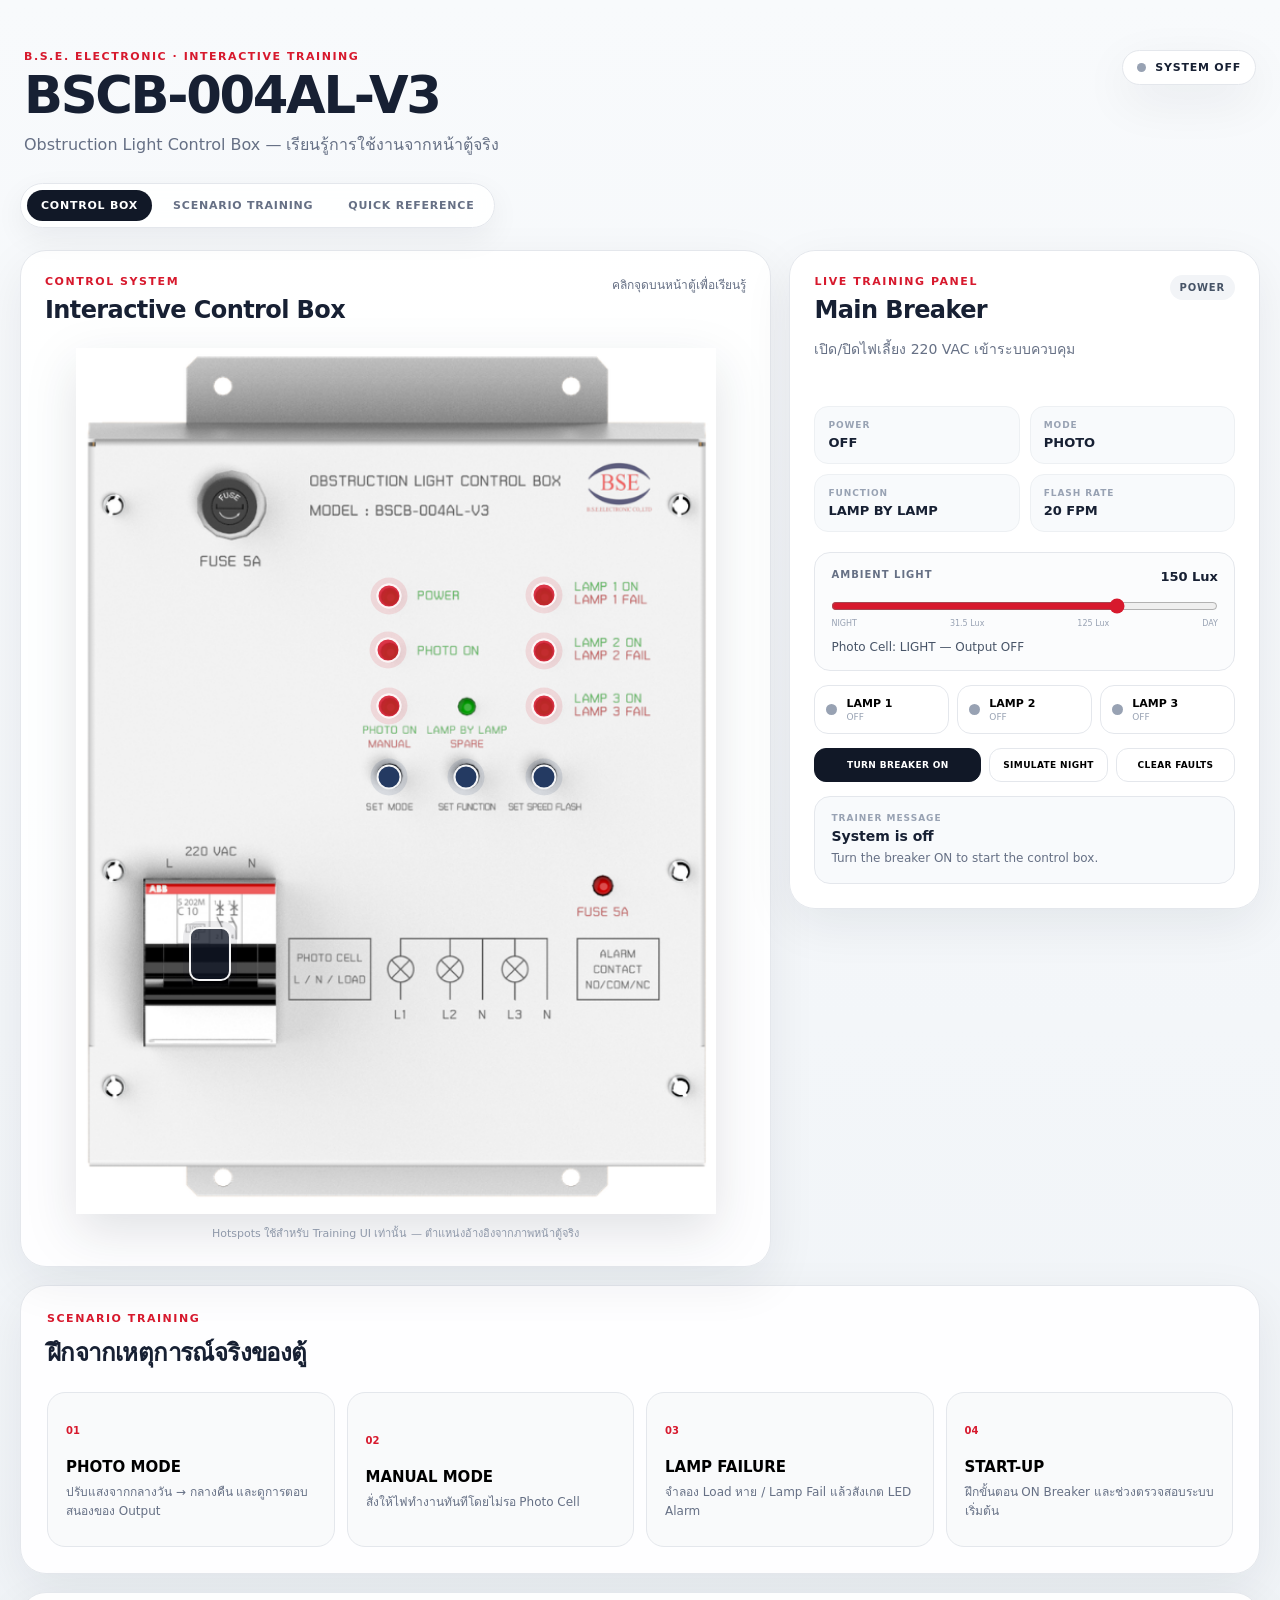
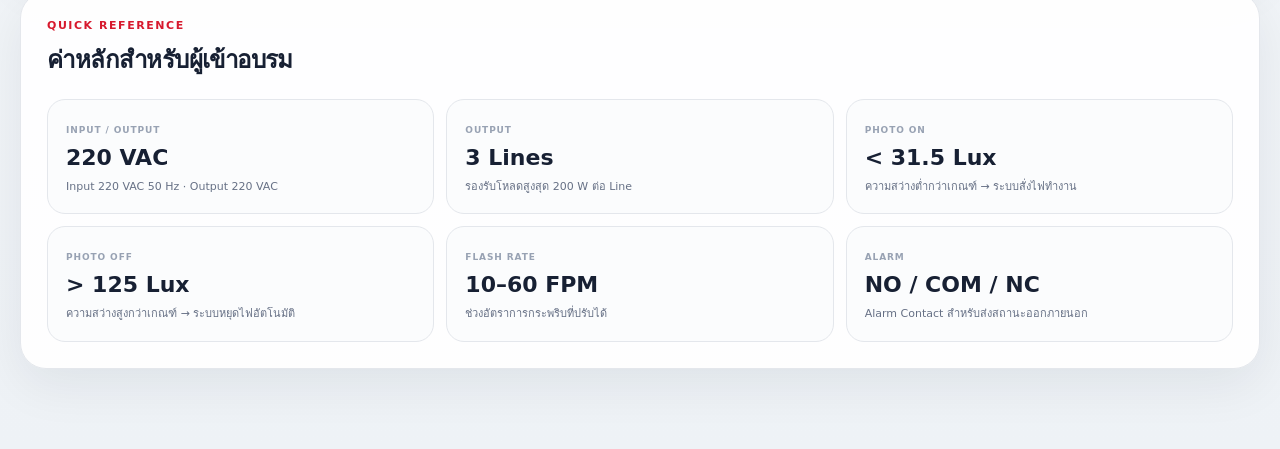
==== commit e98554de: "Update index.html" ====
--- a/index.html
+++ b/index.html
@@ -10,7 +10,7 @@
   <main class="shell">
     <header class="hero">
       <div>
-        <p class="eyebrow">B.S.E. ELECTRONIC · INTERACTIVE TRAINING</p>
+        <p class="eyebrow">B.S.E. ELECTRONIC · INTERACTIVE TRAINING</p> 
         <h1>BSCB-004AL-V3</h1>
         <p class="hero-copy">Obstruction Light Control Box — เรียนรู้การใช้งานจากหน้าตู้จริง</p>
       </div>
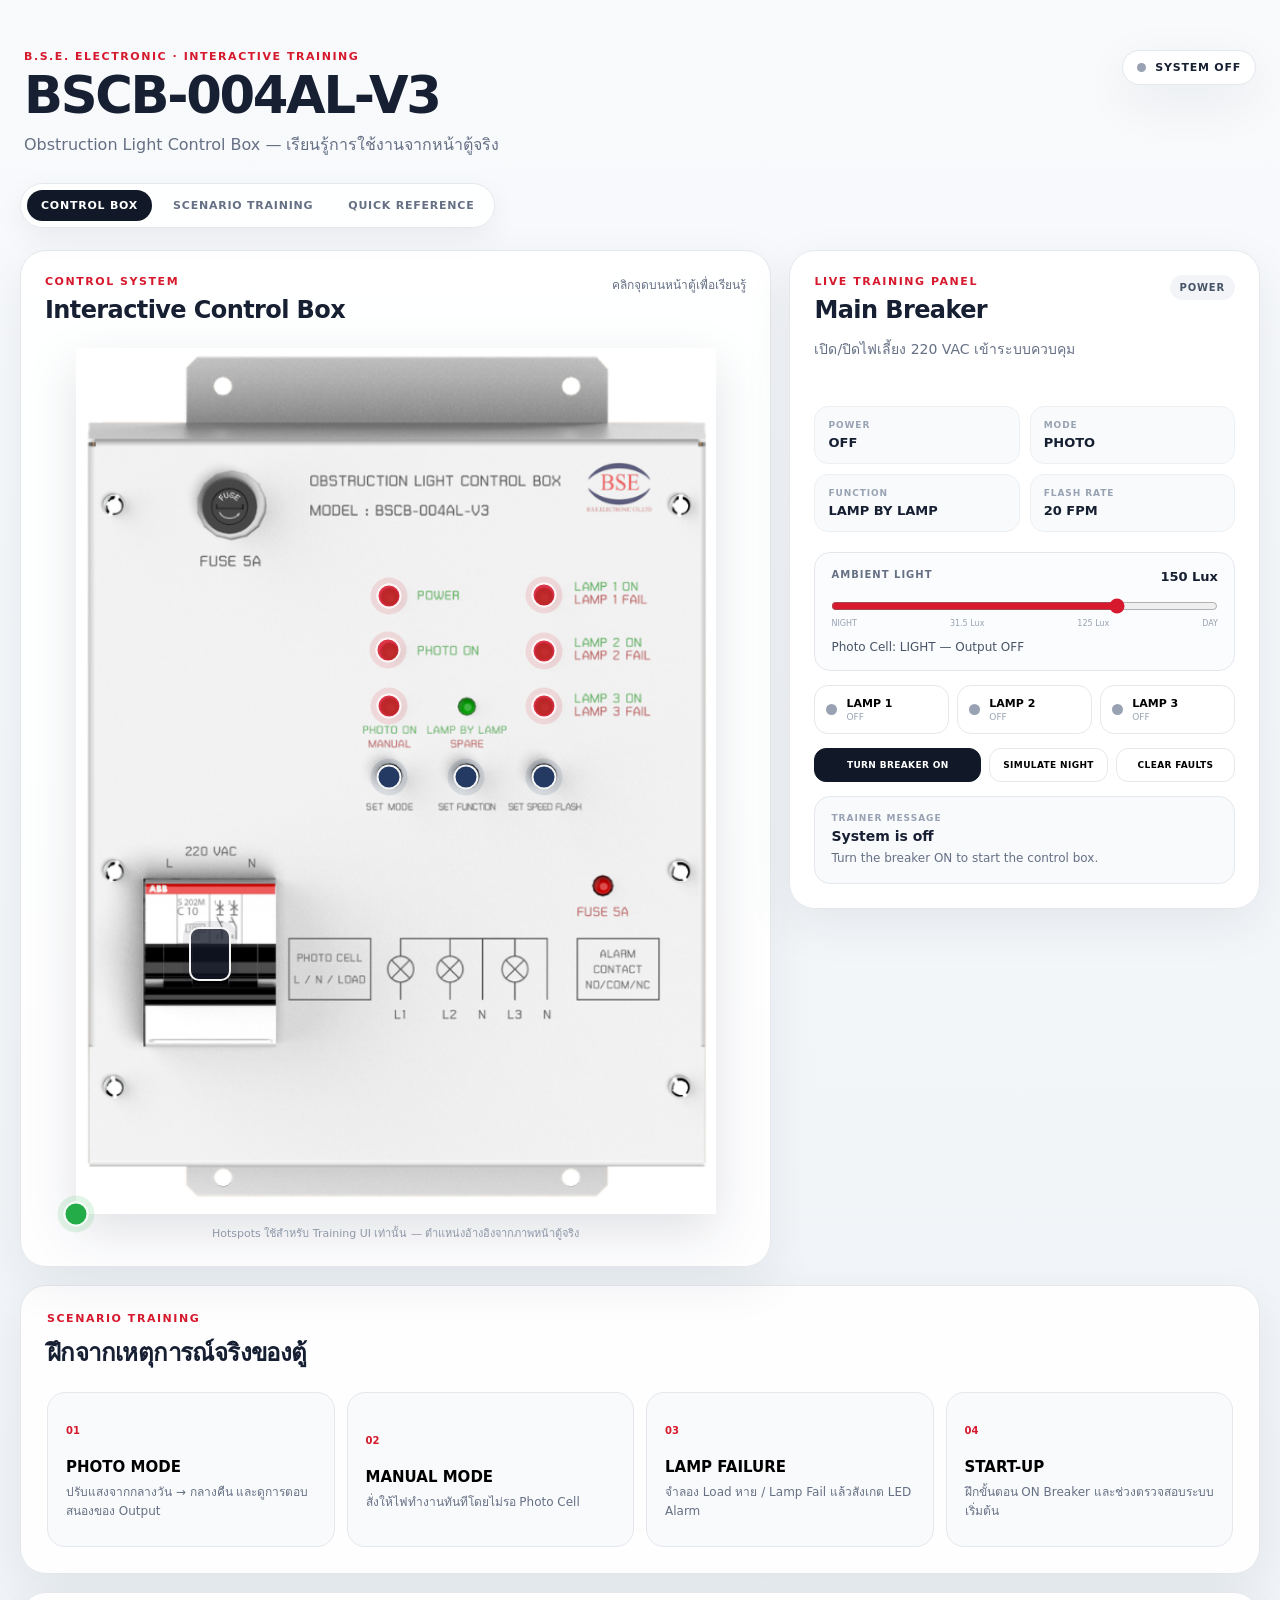
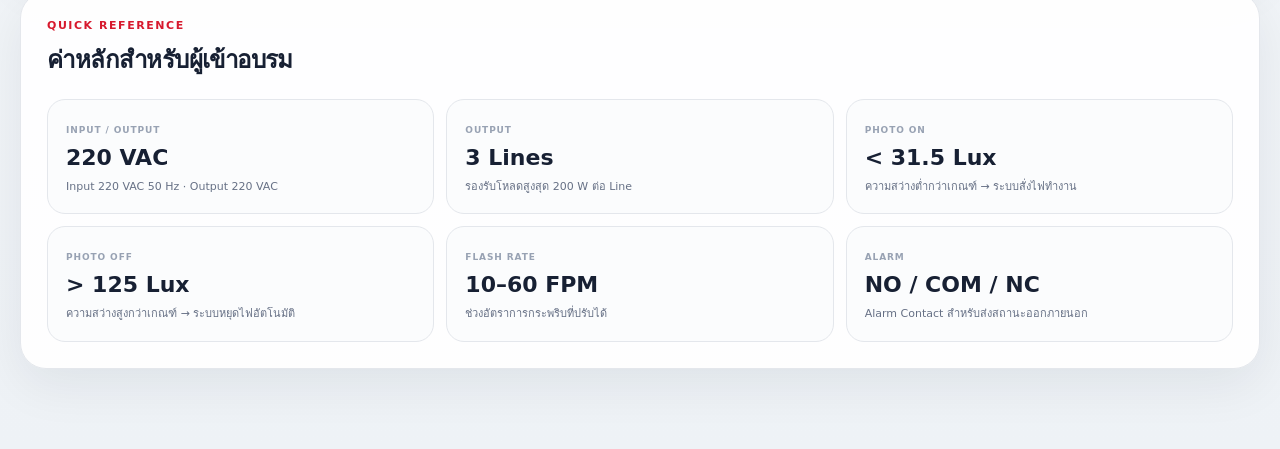
==== commit 9704aab2: "Update index.html" ====
--- a/index.html
+++ b/index.html
@@ -46,6 +46,7 @@
           <button class="hotspot control" style="left:61.0%;top:49.5%" data-action="function" aria-label="SET FUNCTION"></button>
           <button class="hotspot control" style="left:73.1%;top:49.5%" data-action="flash" aria-label="SET SPEED FLASH"></button>
           <button class="hotspot breaker" style="left:21.0%;top:70.0%" data-action="breaker" aria-label="Main breaker"></button>
+          <button class="hotspot led-green"></button>
         </div>
 
         <div class="cabinet-caption">Hotspots ใช้สำหรับ Training UI เท่านั้น — ตำแหน่งอ้างอิงจากภาพหน้าตู้จริง</div>
--- a/style.css
+++ b/style.css
@@ -1,2 +1,943 @@
-:root{--bg:#f4f6f8;--panel:#fff;--text:#172033;--muted:#667085;--line:#e4e7ec;--red:#d7192d;--green:#18a83f;--amber:#f59e0b;--navy:#263b63;--shadow:0 16px 50px rgba(16,24,40,.07)}
-*{box-sizing:border-box} html{scroll-behavior:smooth} body{margin:0;background:linear-gradient(180deg,#f8fafc 0,#eef2f6 100%);font-family:Inter,ui-sans-serif,system-ui,-apple-system,"Segoe UI",sans-serif;color:var(--text)} button,input{font:inherit}.shell{width:min(1440px,calc(100% - 40px));margin:auto;padding:32px 0 80px}.hero{display:flex;justify-content:space-between;align-items:flex-start;gap:30px;padding:18px 4px 26px}.eyebrow{margin:0 0 8px;color:var(--red);font-size:11px;font-weight:850;letter-spacing:.14em}.hero h1{margin:0;font-size:clamp(34px,4vw,58px);line-height:.95;letter-spacing:-.045em}.hero-copy{margin:12px 0 0;color:var(--muted)}.system-badge{display:flex;align-items:center;gap:9px;border:1px solid var(--line);background:#fff;padding:10px 14px;border-radius:999px;font-size:11px;letter-spacing:.07em;box-shadow:var(--shadow)}.system-badge span{width:9px;height:9px;border-radius:50%;background:#98a2b3}.system-badge.online span{background:var(--green);box-shadow:0 0 0 5px rgba(24,168,63,.1)}.tabs{position:sticky;top:12px;z-index:30;display:flex;gap:7px;width:max-content;max-width:100%;padding:6px;background:rgba(255,255,255,.88);backdrop-filter:blur(16px);border:1px solid var(--line);border-radius:999px;box-shadow:0 10px 30px rgba(16,24,40,.06);margin-bottom:22px}.tab{border:0;background:transparent;color:#667085;padding:9px 14px;border-radius:999px;font-size:11px;font-weight:850;letter-spacing:.07em;cursor:pointer}.tab:hover,.tab.active{background:#111827;color:#fff}.training-layout{display:grid;grid-template-columns:minmax(0,1.15fr) minmax(370px,.72fr);gap:18px;align-items:start}.cabinet-card,.console-card,.content-card{background:rgba(255,255,255,.95);border:1px solid var(--line);border-radius:26px;box-shadow:var(--shadow)}.cabinet-card{padding:24px}.console-card{position:sticky;top:82px;padding:24px}.section-title-row,.console-head,.control-label-row{display:flex;justify-content:space-between;align-items:flex-start;gap:16px}.section-title-row h2,.console-head h2{margin:0;font-size:24px;letter-spacing:-.025em}.microcopy{font-size:12px;color:var(--muted)}.cabinet-stage{position:relative;width:min(640px,100%);margin:24px auto 10px}.cabinet-stage img{display:block;width:100%;height:auto;filter:drop-shadow(0 18px 25px rgba(16,24,40,.12))}.hotspot{position:absolute;width:25px;height:25px;transform:translate(-50%,-50%);border-radius:50%;border:2px solid rgba(255,255,255,.95);background:rgba(215,25,45,.87);box-shadow:0 0 0 6px rgba(215,25,45,.12);cursor:pointer;transition:.18s}.hotspot:hover{transform:translate(-50%,-50%) scale(1.25);box-shadow:0 0 0 10px rgba(215,25,45,.15)}.hotspot.control{background:#243a62;box-shadow:0 0 0 6px rgba(36,58,98,.12)}.hotspot.breaker{width:42px;height:54px;border-radius:10px;background:rgba(17,24,39,.78);box-shadow:0 0 0 6px rgba(17,24,39,.08)}.cabinet-caption{font-size:11px;color:#98a2b3;text-align:center}.tag{padding:7px 10px;border-radius:999px;background:#f2f4f7;color:#475467;font-size:10px;font-weight:850;letter-spacing:.08em}.component-description{min-height:48px;color:var(--muted);line-height:1.6;font-size:14px}.status-grid{display:grid;grid-template-columns:1fr 1fr;gap:10px;margin:20px 0}.status-grid div{padding:13px;border-radius:14px;background:#f8fafc;border:1px solid #edf0f3}.status-grid span{display:block;color:#98a2b3;font-size:9px;font-weight:850;letter-spacing:.1em}.status-grid strong{display:block;margin-top:5px;font-size:13px}.control-block{padding:16px;border:1px solid var(--line);border-radius:16px;background:#fbfcfd}.control-label-row label{font-size:10px;font-weight:850;letter-spacing:.1em;color:#667085}.control-label-row strong{font-size:13px}input[type=range]{width:100%;accent-color:var(--red);margin:14px 0 5px}.scale{display:flex;justify-content:space-between;font-size:8px;color:#98a2b3}.logic-note{margin:12px 0 0;font-size:12px;color:#475467}.lamp-grid{display:grid;grid-template-columns:repeat(3,1fr);gap:8px;margin:14px 0}.lamp-channel{display:flex;align-items:center;text-align:left;gap:9px;border:1px solid var(--line);background:#fff;border-radius:14px;padding:11px;cursor:pointer}.lamp-channel:hover{border-color:#fda4af}.lamp-channel b,.lamp-channel small{display:block}.lamp-channel b{font-size:11px}.lamp-channel small{font-size:9px;color:#98a2b3;margin-top:2px}.lamp-dot{width:11px;height:11px;border-radius:50%;background:#98a2b3;flex:0 0 auto}.lamp-channel.on .lamp-dot{background:var(--green);box-shadow:0 0 0 4px rgba(24,168,63,.1)}.lamp-channel.failed .lamp-dot{background:var(--red);box-shadow:0 0 0 4px rgba(215,25,45,.1)}.action-grid{display:grid;grid-template-columns:1.4fr 1fr 1fr;gap:8px}.action-grid button{border:1px solid var(--line);background:#fff;border-radius:12px;padding:11px 8px;font-size:9px;font-weight:850;letter-spacing:.04em;cursor:pointer}.action-grid .primary{background:#111827;color:#fff;border-color:#111827}.message-box{margin-top:14px;padding:16px;border-radius:16px;border:1px solid var(--line);background:#f8fafc}.message-box.warning{background:#fff7ed;border-color:#fed7aa}.message-box.alarm{background:#fff1f2;border-color:#fecdd3}.message-kicker{display:block;font-size:9px;color:#98a2b3;font-weight:850;letter-spacing:.11em}.message-box strong{display:block;margin:5px 0;font-size:14px}.message-box p{margin:0;font-size:12px;line-height:1.55;color:#667085}.content-card{padding:26px;margin-top:18px}.scenario-grid{display:grid;grid-template-columns:repeat(4,1fr);gap:12px;margin-top:20px}.scenario-card{border:1px solid var(--line);background:#f9fafb;border-radius:18px;padding:18px;text-align:left;cursor:pointer;min-height:155px}.scenario-card:hover{border-color:#d7192d;background:#fff7f8;transform:translateY(-2px)}.scenario-card span{font-size:10px;font-weight:850;color:var(--red)}.scenario-card h3{font-size:15px;margin:20px 0 7px}.scenario-card p{margin:0;color:#667085;font-size:12px;line-height:1.55}.reference-grid{display:grid;grid-template-columns:repeat(3,1fr);gap:12px;margin-top:20px}.reference-grid div{border:1px solid var(--line);border-radius:18px;padding:18px;background:#fbfcfd}.reference-grid span{font-size:9px;font-weight:850;color:#98a2b3;letter-spacing:.1em}.reference-grid strong{display:block;font-size:22px;margin:8px 0}.reference-grid p{margin:0;color:#667085;font-size:11px;line-height:1.55}.boot-overlay{position:fixed;inset:0;z-index:100;display:grid;place-items:center;background:rgba(10,17,29,.82);backdrop-filter:blur(10px);color:#fff}.boot-card{width:min(460px,calc(100% - 40px));padding:28px;border:1px solid rgba(255,255,255,.15);border-radius:24px;background:#111827;box-shadow:0 25px 80px rgba(0,0,0,.35)}.boot-card h2{margin:8px 0}.boot-card p{color:#98a2b3}.boot-bar{height:8px;border-radius:999px;background:#263244;overflow:hidden;margin-top:18px}.boot-progress{height:100%;width:0;background:#22c55e;transition:width 1s linear}.boot-time{text-align:right;margin-top:7px;font-size:11px;color:#98a2b3}@media(max-width:1050px){.training-layout{grid-template-columns:1fr}.console-card{position:static}.scenario-grid{grid-template-columns:1fr 1fr}}@media(max-width:650px){.shell{width:min(100% - 20px,1440px);padding-top:16px}.hero{display:block}.system-badge{margin-top:18px;width:max-content}.tabs{overflow:auto;width:100%;border-radius:18px}.cabinet-card,.console-card,.content-card{border-radius:20px;padding:17px}.status-grid,.reference-grid{grid-template-columns:1fr 1fr}.scenario-grid{grid-template-columns:1fr}.lamp-grid{grid-template-columns:1fr}.action-grid{grid-template-columns:1fr}.hotspot{width:20px;height:20px}.hotspot.breaker{width:30px;height:42px}.reference-grid{grid-template-columns:1fr}}
+:root {
+  --bg: #f4f6f8;
+  --panel: #fff;
+  --text: #172033;
+  --muted: #667085;
+  --line: #e4e7ec;
+
+  --red: #d7192d;
+  --green: #18a83f;
+  --amber: #f59e0b;
+  --navy: #263b63;
+
+  --shadow: 0 16px 50px rgba(16, 24, 40, 0.07);
+}
+
+
+/* ========================================
+   RESET / BASE
+======================================== */
+
+* {
+  box-sizing: border-box;
+}
+
+html {
+  scroll-behavior: smooth;
+}
+
+body {
+  margin: 0;
+  background: linear-gradient(
+    180deg,
+    #f8fafc 0%,
+    #eef2f6 100%
+  );
+
+  font-family:
+    Inter,
+    ui-sans-serif,
+    system-ui,
+    -apple-system,
+    "Segoe UI",
+    sans-serif;
+
+  color: var(--text);
+}
+
+button,
+input {
+  font: inherit;
+}
+
+
+/* ========================================
+   MAIN SHELL
+======================================== */
+
+.shell {
+  width: min(1440px, calc(100% - 40px));
+  margin: auto;
+  padding: 32px 0 80px;
+}
+
+
+/* ========================================
+   HERO
+======================================== */
+
+.hero {
+  display: flex;
+  justify-content: space-between;
+  align-items: flex-start;
+  gap: 30px;
+
+  padding: 18px 4px 26px;
+}
+
+.eyebrow {
+  margin: 0 0 8px;
+
+  color: var(--red);
+
+  font-size: 11px;
+  font-weight: 850;
+  letter-spacing: 0.14em;
+}
+
+.hero h1 {
+  margin: 0;
+
+  font-size: clamp(34px, 4vw, 58px);
+  line-height: 0.95;
+  letter-spacing: -0.045em;
+}
+
+.hero-copy {
+  margin: 12px 0 0;
+  color: var(--muted);
+}
+
+
+/* ========================================
+   SYSTEM BADGE
+======================================== */
+
+.system-badge {
+  display: flex;
+  align-items: center;
+  gap: 9px;
+
+  border: 1px solid var(--line);
+
+  background: #fff;
+
+  padding: 10px 14px;
+
+  border-radius: 999px;
+
+  font-size: 11px;
+  letter-spacing: 0.07em;
+
+  box-shadow: var(--shadow);
+}
+
+.system-badge span {
+  width: 9px;
+  height: 9px;
+
+  border-radius: 50%;
+
+  background: #98a2b3;
+}
+
+.system-badge.online span {
+  background: var(--green);
+
+  box-shadow:
+    0 0 0 5px rgba(24, 168, 63, 0.1);
+}
+
+
+/* ========================================
+   TABS
+======================================== */
+
+.tabs {
+  position: sticky;
+  top: 12px;
+  z-index: 30;
+
+  display: flex;
+  gap: 7px;
+
+  width: max-content;
+  max-width: 100%;
+
+  padding: 6px;
+  margin-bottom: 22px;
+
+  background: rgba(255, 255, 255, 0.88);
+
+  backdrop-filter: blur(16px);
+
+  border: 1px solid var(--line);
+  border-radius: 999px;
+
+  box-shadow:
+    0 10px 30px rgba(16, 24, 40, 0.06);
+}
+
+.tab {
+  border: 0;
+
+  background: transparent;
+
+  color: #667085;
+
+  padding: 9px 14px;
+
+  border-radius: 999px;
+
+  font-size: 11px;
+  font-weight: 850;
+  letter-spacing: 0.07em;
+
+  cursor: pointer;
+}
+
+.tab:hover,
+.tab.active {
+  background: #111827;
+  color: #fff;
+}
+
+
+/* ========================================
+   TRAINING LAYOUT
+======================================== */
+
+.training-layout {
+  display: grid;
+
+  grid-template-columns:
+    minmax(0, 1.15fr)
+    minmax(370px, 0.72fr);
+
+  gap: 18px;
+
+  align-items: start;
+}
+
+
+/* ========================================
+   CARDS
+======================================== */
+
+.cabinet-card,
+.console-card,
+.content-card {
+  background: rgba(255, 255, 255, 0.95);
+
+  border: 1px solid var(--line);
+  border-radius: 26px;
+
+  box-shadow: var(--shadow);
+}
+
+.cabinet-card {
+  padding: 24px;
+}
+
+.console-card {
+  position: sticky;
+  top: 82px;
+
+  padding: 24px;
+}
+
+.content-card {
+  padding: 26px;
+  margin-top: 18px;
+}
+
+
+/* ========================================
+   SECTION HEADINGS
+======================================== */
+
+.section-title-row,
+.console-head,
+.control-label-row {
+  display: flex;
+  justify-content: space-between;
+  align-items: flex-start;
+  gap: 16px;
+}
+
+.section-title-row h2,
+.console-head h2 {
+  margin: 0;
+
+  font-size: 24px;
+  letter-spacing: -0.025em;
+}
+
+.microcopy {
+  font-size: 12px;
+  color: var(--muted);
+}
+
+
+/* ========================================
+   CABINET IMAGE
+======================================== */
+
+.cabinet-stage {
+  position: relative;
+
+  width: min(640px, 100%);
+
+  margin: 24px auto 10px;
+}
+
+.cabinet-stage img {
+  display: block;
+
+  width: 100%;
+  height: auto;
+
+  filter:
+    drop-shadow(
+      0 18px 25px rgba(16, 24, 40, 0.12)
+    );
+}
+
+.cabinet-caption {
+  font-size: 11px;
+  color: #98a2b3;
+  text-align: center;
+}
+
+
+/* ========================================
+   HOTSPOTS
+======================================== */
+
+.hotspot {
+  position: absolute;
+
+  width: 25px;
+  height: 25px;
+
+  transform: translate(-50%, -50%);
+
+  border-radius: 50%;
+  border: 2px solid rgba(255, 255, 255, 0.95);
+
+  background: rgba(215, 25, 45, 0.87);
+
+  box-shadow:
+    0 0 0 6px rgba(215, 25, 45, 0.12);
+
+  cursor: pointer;
+
+  transition: 0.18s;
+}
+
+.hotspot:hover {
+  transform:
+    translate(-50%, -50%)
+    scale(1.25);
+
+  box-shadow:
+    0 0 0 10px rgba(215, 25, 45, 0.15);
+}
+
+
+/* LED GREEN */
+
+.hotspot.led-green {
+  background: rgba(24, 168, 63, 0.95);
+
+  box-shadow:
+    0 0 0 6px rgba(24, 168, 63, 0.12);
+}
+
+.hotspot.led-green:hover {
+  box-shadow:
+    0 0 0 10px rgba(24, 168, 63, 0.18);
+}
+
+
+/* LED RED */
+
+.hotspot.led-red {
+  background: rgba(215, 25, 45, 0.95);
+
+  box-shadow:
+    0 0 0 6px rgba(215, 25, 45, 0.12);
+}
+
+
+/* CONTROL BUTTON */
+
+.hotspot.control {
+  background: #243a62;
+
+  box-shadow:
+    0 0 0 6px rgba(36, 58, 98, 0.12);
+}
+
+
+/* BREAKER */
+
+.hotspot.breaker {
+  width: 42px;
+  height: 54px;
+
+  border-radius: 10px;
+
+  background: rgba(17, 24, 39, 0.78);
+
+  box-shadow:
+    0 0 0 6px rgba(17, 24, 39, 0.08);
+}
+
+
+/* ========================================
+   TAG / DESCRIPTION
+======================================== */
+
+.tag {
+  padding: 7px 10px;
+
+  border-radius: 999px;
+
+  background: #f2f4f7;
+  color: #475467;
+
+  font-size: 10px;
+  font-weight: 850;
+  letter-spacing: 0.08em;
+}
+
+.component-description {
+  min-height: 48px;
+
+  color: var(--muted);
+
+  line-height: 1.6;
+  font-size: 14px;
+}
+
+
+/* ========================================
+   STATUS GRID
+======================================== */
+
+.status-grid {
+  display: grid;
+  grid-template-columns: 1fr 1fr;
+
+  gap: 10px;
+
+  margin: 20px 0;
+}
+
+.status-grid div {
+  padding: 13px;
+
+  border-radius: 14px;
+  border: 1px solid #edf0f3;
+
+  background: #f8fafc;
+}
+
+.status-grid span {
+  display: block;
+
+  color: #98a2b3;
+
+  font-size: 9px;
+  font-weight: 850;
+  letter-spacing: 0.1em;
+}
+
+.status-grid strong {
+  display: block;
+
+  margin-top: 5px;
+
+  font-size: 13px;
+}
+
+
+/* ========================================
+   CONTROL BLOCK
+======================================== */
+
+.control-block {
+  padding: 16px;
+
+  border: 1px solid var(--line);
+  border-radius: 16px;
+
+  background: #fbfcfd;
+}
+
+.control-label-row label {
+  font-size: 10px;
+  font-weight: 850;
+  letter-spacing: 0.1em;
+
+  color: #667085;
+}
+
+.control-label-row strong {
+  font-size: 13px;
+}
+
+
+/* ========================================
+   RANGE SLIDER
+======================================== */
+
+input[type="range"] {
+  width: 100%;
+
+  accent-color: var(--red);
+
+  margin: 14px 0 5px;
+}
+
+.scale {
+  display: flex;
+  justify-content: space-between;
+
+  font-size: 8px;
+  color: #98a2b3;
+}
+
+.logic-note {
+  margin: 12px 0 0;
+
+  font-size: 12px;
+  color: #475467;
+}
+
+
+/* ========================================
+   LAMP CHANNELS
+======================================== */
+
+.lamp-grid {
+  display: grid;
+  grid-template-columns: repeat(3, 1fr);
+
+  gap: 8px;
+
+  margin: 14px 0;
+}
+
+.lamp-channel {
+  display: flex;
+  align-items: center;
+  gap: 9px;
+
+  text-align: left;
+
+  border: 1px solid var(--line);
+  border-radius: 14px;
+
+  background: #fff;
+
+  padding: 11px;
+
+  cursor: pointer;
+}
+
+.lamp-channel:hover {
+  border-color: #fda4af;
+}
+
+.lamp-channel b,
+.lamp-channel small {
+  display: block;
+}
+
+.lamp-channel b {
+  font-size: 11px;
+}
+
+.lamp-channel small {
+  margin-top: 2px;
+
+  font-size: 9px;
+  color: #98a2b3;
+}
+
+.lamp-dot {
+  width: 11px;
+  height: 11px;
+
+  flex: 0 0 auto;
+
+  border-radius: 50%;
+
+  background: #98a2b3;
+}
+
+.lamp-channel.on .lamp-dot {
+  background: var(--green);
+
+  box-shadow:
+    0 0 0 4px rgba(24, 168, 63, 0.1);
+}
+
+.lamp-channel.failed .lamp-dot {
+  background: var(--red);
+
+  box-shadow:
+    0 0 0 4px rgba(215, 25, 45, 0.1);
+}
+
+
+/* ========================================
+   ACTION BUTTONS
+======================================== */
+
+.action-grid {
+  display: grid;
+
+  grid-template-columns:
+    1.4fr
+    1fr
+    1fr;
+
+  gap: 8px;
+}
+
+.action-grid button {
+  border: 1px solid var(--line);
+  border-radius: 12px;
+
+  background: #fff;
+
+  padding: 11px 8px;
+
+  font-size: 9px;
+  font-weight: 850;
+  letter-spacing: 0.04em;
+
+  cursor: pointer;
+}
+
+.action-grid .primary {
+  background: #111827;
+  color: #fff;
+
+  border-color: #111827;
+}
+
+
+/* ========================================
+   MESSAGE BOX
+======================================== */
+
+.message-box {
+  margin-top: 14px;
+
+  padding: 16px;
+
+  border-radius: 16px;
+  border: 1px solid var(--line);
+
+  background: #f8fafc;
+}
+
+.message-box.warning {
+  background: #fff7ed;
+  border-color: #fed7aa;
+}
+
+.message-box.alarm {
+  background: #fff1f2;
+  border-color: #fecdd3;
+}
+
+.message-kicker {
+  display: block;
+
+  font-size: 9px;
+  font-weight: 850;
+  letter-spacing: 0.11em;
+
+  color: #98a2b3;
+}
+
+.message-box strong {
+  display: block;
+
+  margin: 5px 0;
+
+  font-size: 14px;
+}
+
+.message-box p {
+  margin: 0;
+
+  font-size: 12px;
+  line-height: 1.55;
+
+  color: #667085;
+}
+
+
+/* ========================================
+   SCENARIO TRAINING
+======================================== */
+
+.scenario-grid {
+  display: grid;
+  grid-template-columns: repeat(4, 1fr);
+
+  gap: 12px;
+
+  margin-top: 20px;
+}
+
+.scenario-card {
+  min-height: 155px;
+
+  padding: 18px;
+
+  text-align: left;
+
+  border: 1px solid var(--line);
+  border-radius: 18px;
+
+  background: #f9fafb;
+
+  cursor: pointer;
+}
+
+.scenario-card:hover {
+  border-color: #d7192d;
+
+  background: #fff7f8;
+
+  transform: translateY(-2px);
+}
+
+.scenario-card span {
+  font-size: 10px;
+  font-weight: 850;
+
+  color: var(--red);
+}
+
+.scenario-card h3 {
+  margin: 20px 0 7px;
+
+  font-size: 15px;
+}
+
+.scenario-card p {
+  margin: 0;
+
+  color: #667085;
+
+  font-size: 12px;
+  line-height: 1.55;
+}
+
+
+/* ========================================
+   QUICK REFERENCE
+======================================== */
+
+.reference-grid {
+  display: grid;
+  grid-template-columns: repeat(3, 1fr);
+
+  gap: 12px;
+
+  margin-top: 20px;
+}
+
+.reference-grid div {
+  padding: 18px;
+
+  border: 1px solid var(--line);
+  border-radius: 18px;
+
+  background: #fbfcfd;
+}
+
+.reference-grid span {
+  font-size: 9px;
+  font-weight: 850;
+  letter-spacing: 0.1em;
+
+  color: #98a2b3;
+}
+
+.reference-grid strong {
+  display: block;
+
+  margin: 8px 0;
+
+  font-size: 22px;
+}
+
+.reference-grid p {
+  margin: 0;
+
+  color: #667085;
+
+  font-size: 11px;
+  line-height: 1.55;
+}
+
+
+/* ========================================
+   BOOT OVERLAY
+======================================== */
+
+.boot-overlay {
+  position: fixed;
+  inset: 0;
+  z-index: 100;
+
+  display: grid;
+  place-items: center;
+
+  background: rgba(10, 17, 29, 0.82);
+
+  backdrop-filter: blur(10px);
+
+  color: #fff;
+}
+
+.boot-card {
+  width: min(460px, calc(100% - 40px));
+
+  padding: 28px;
+
+  border: 1px solid rgba(255, 255, 255, 0.15);
+  border-radius: 24px;
+
+  background: #111827;
+
+  box-shadow:
+    0 25px 80px rgba(0, 0, 0, 0.35);
+}
+
+.boot-card h2 {
+  margin: 8px 0;
+}
+
+.boot-card p {
+  color: #98a2b3;
+}
+
+.boot-bar {
+  height: 8px;
+
+  margin-top: 18px;
+
+  border-radius: 999px;
+
+  background: #263244;
+
+  overflow: hidden;
+}
+
+.boot-progress {
+  width: 0;
+  height: 100%;
+
+  background: #22c55e;
+
+  transition: width 1s linear;
+}
+
+.boot-time {
+  margin-top: 7px;
+
+  text-align: right;
+
+  font-size: 11px;
+
+  color: #98a2b3;
+}
+
+
+/* ========================================
+   TABLET
+======================================== */
+
+@media (max-width: 1050px) {
+
+  .training-layout {
+    grid-template-columns: 1fr;
+  }
+
+  .console-card {
+    position: static;
+  }
+
+  .scenario-grid {
+    grid-template-columns: 1fr 1fr;
+  }
+
+}
+
+
+/* ========================================
+   MOBILE
+======================================== */
+
+@media (max-width: 650px) {
+
+  .shell {
+    width: min(100% - 20px, 1440px);
+    padding-top: 16px;
+  }
+
+  .hero {
+    display: block;
+  }
+
+  .system-badge {
+    width: max-content;
+    margin-top: 18px;
+  }
+
+  .tabs {
+    width: 100%;
+
+    overflow: auto;
+
+    border-radius: 18px;
+  }
+
+  .cabinet-card,
+  .console-card,
+  .content-card {
+    padding: 17px;
+    border-radius: 20px;
+  }
+
+  .status-grid {
+    grid-template-columns: 1fr 1fr;
+  }
+
+  .reference-grid {
+    grid-template-columns: 1fr;
+  }
+
+  .scenario-grid {
+    grid-template-columns: 1fr;
+  }
+
+  .lamp-grid {
+    grid-template-columns: 1fr;
+  }
+
+  .action-grid {
+    grid-template-columns: 1fr;
+  }
+
+  .hotspot {
+    width: 20px;
+    height: 20px;
+  }
+
+  .hotspot.breaker {
+    width: 30px;
+    height: 42px;
+  }
+
+}
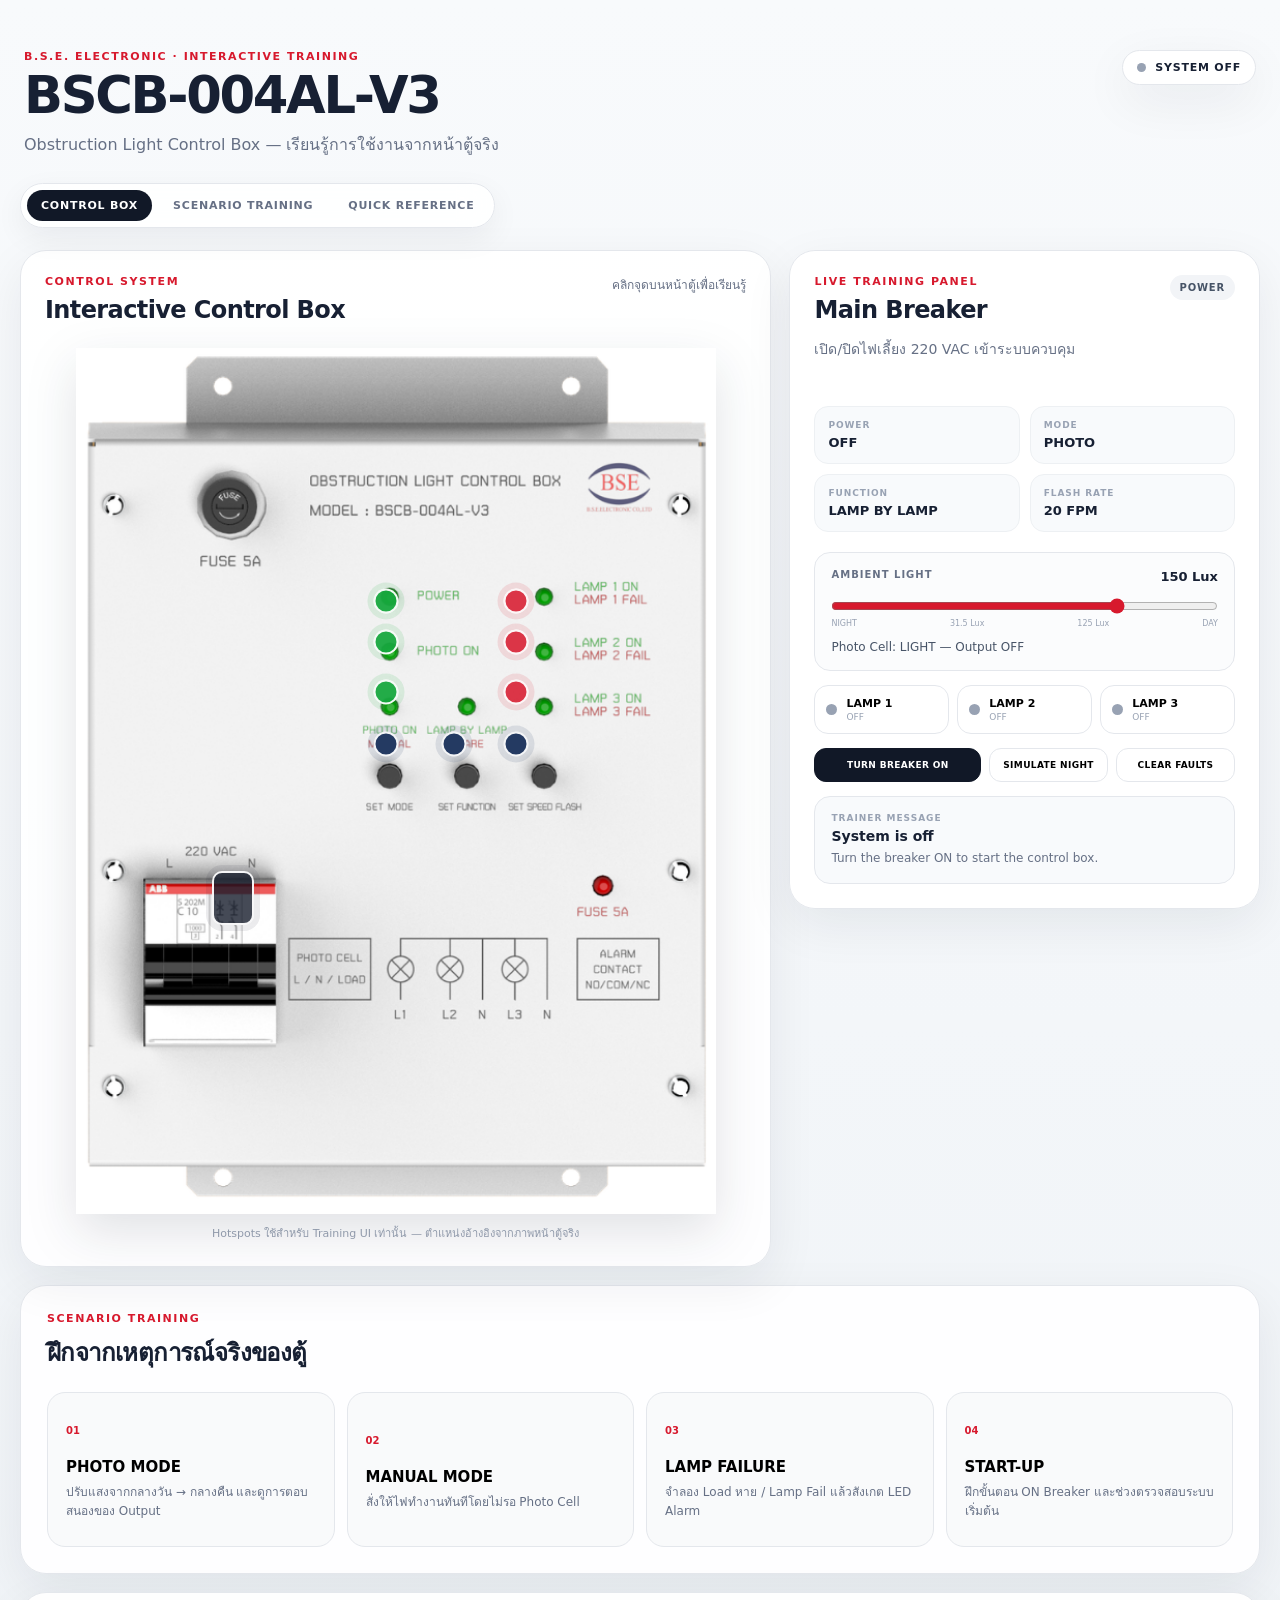
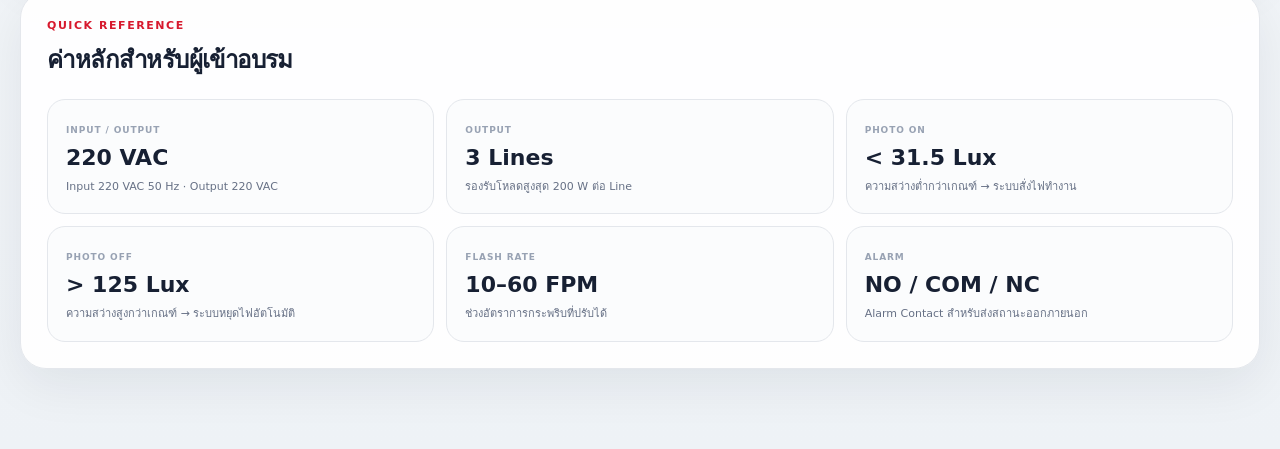
==== commit 4db971c8: "Update index.html" ====
--- a/index.html
+++ b/index.html
@@ -34,20 +34,83 @@
         </div>
 
         <div class="cabinet-stage">
-          <img src="assets/control-box.png" alt="BSCB-004AL-V3 obstruction light control box" />
-
-          <button class="hotspot" style="left:48.9%;top:28.6%" data-component="powerLed" aria-label="POWER LED"></button>
-          <button class="hotspot" style="left:48.8%;top:34.9%" data-component="photoLed" aria-label="PHOTO ON LED"></button>
-          <button class="hotspot" style="left:48.9%;top:41.4%" data-component="modeLed" aria-label="PHOTO MANUAL LED"></button>
-          <button class="hotspot" style="left:73.2%;top:28.5%" data-component="lamp1" aria-label="LAMP 1 LED"></button>
-          <button class="hotspot" style="left:73.2%;top:35.0%" data-component="lamp2" aria-label="LAMP 2 LED"></button>
-          <button class="hotspot" style="left:73.2%;top:41.4%" data-component="lamp3" aria-label="LAMP 3 LED"></button>
-          <button class="hotspot control" style="left:49.0%;top:49.5%" data-action="mode" aria-label="SET MODE"></button>
-          <button class="hotspot control" style="left:61.0%;top:49.5%" data-action="function" aria-label="SET FUNCTION"></button>
-          <button class="hotspot control" style="left:73.1%;top:49.5%" data-action="flash" aria-label="SET SPEED FLASH"></button>
-          <button class="hotspot breaker" style="left:21.0%;top:70.0%" data-action="breaker" aria-label="Main breaker"></button>
-          <button class="hotspot led-green"></button>
-        </div>
+
+  <img src="assets/control-box.png" alt="BSCB-004AL-V3 Control Box">
+
+  <!-- POWER -->
+  <button
+    class="hotspot led-green"
+    style="left:48.5%; top:29.2%;"
+    data-component="power">
+  </button>
+
+  <!-- PHOTO ON -->
+  <button
+    class="hotspot led-green"
+    style="left:48.5%; top:34.0%;"
+    data-component="photo-on">
+  </button>
+
+  <!-- PHOTO / MANUAL -->
+  <button
+    class="hotspot led-green"
+    style="left:48.5%; top:39.7%;"
+    data-component="mode-led">
+  </button>
+
+
+  <!-- LAMP 1 -->
+  <button
+    class="hotspot"
+    style="left:68.8%; top:29.2%;"
+    data-component="lamp1">
+  </button>
+
+  <!-- LAMP 2 -->
+  <button
+    class="hotspot"
+    style="left:68.8%; top:34.0%;"
+    data-component="lamp2">
+  </button>
+
+  <!-- LAMP 3 -->
+  <button
+    class="hotspot"
+    style="left:68.8%; top:39.7%;"
+    data-component="lamp3">
+  </button>
+
+
+  <!-- SET MODE -->
+  <button
+    class="hotspot control"
+    style="left:48.5%; top:45.7%;"
+    data-component="set-mode">
+  </button>
+
+  <!-- SET FUNCTION -->
+  <button
+    class="hotspot control"
+    style="left:59.1%; top:45.7%;"
+    data-component="set-function">
+  </button>
+
+  <!-- SET SPEED FLASH -->
+  <button
+    class="hotspot control"
+    style="left:68.8%; top:45.7%;"
+    data-component="set-speed">
+  </button>
+
+
+  <!-- BREAKER -->
+  <button
+    class="hotspot breaker"
+    style="left:24.5%; top:63.5%;"
+    data-component="breaker">
+  </button>
+
+</div>
 
         <div class="cabinet-caption">Hotspots ใช้สำหรับ Training UI เท่านั้น — ตำแหน่งอ้างอิงจากภาพหน้าตู้จริง</div>
       </article>
